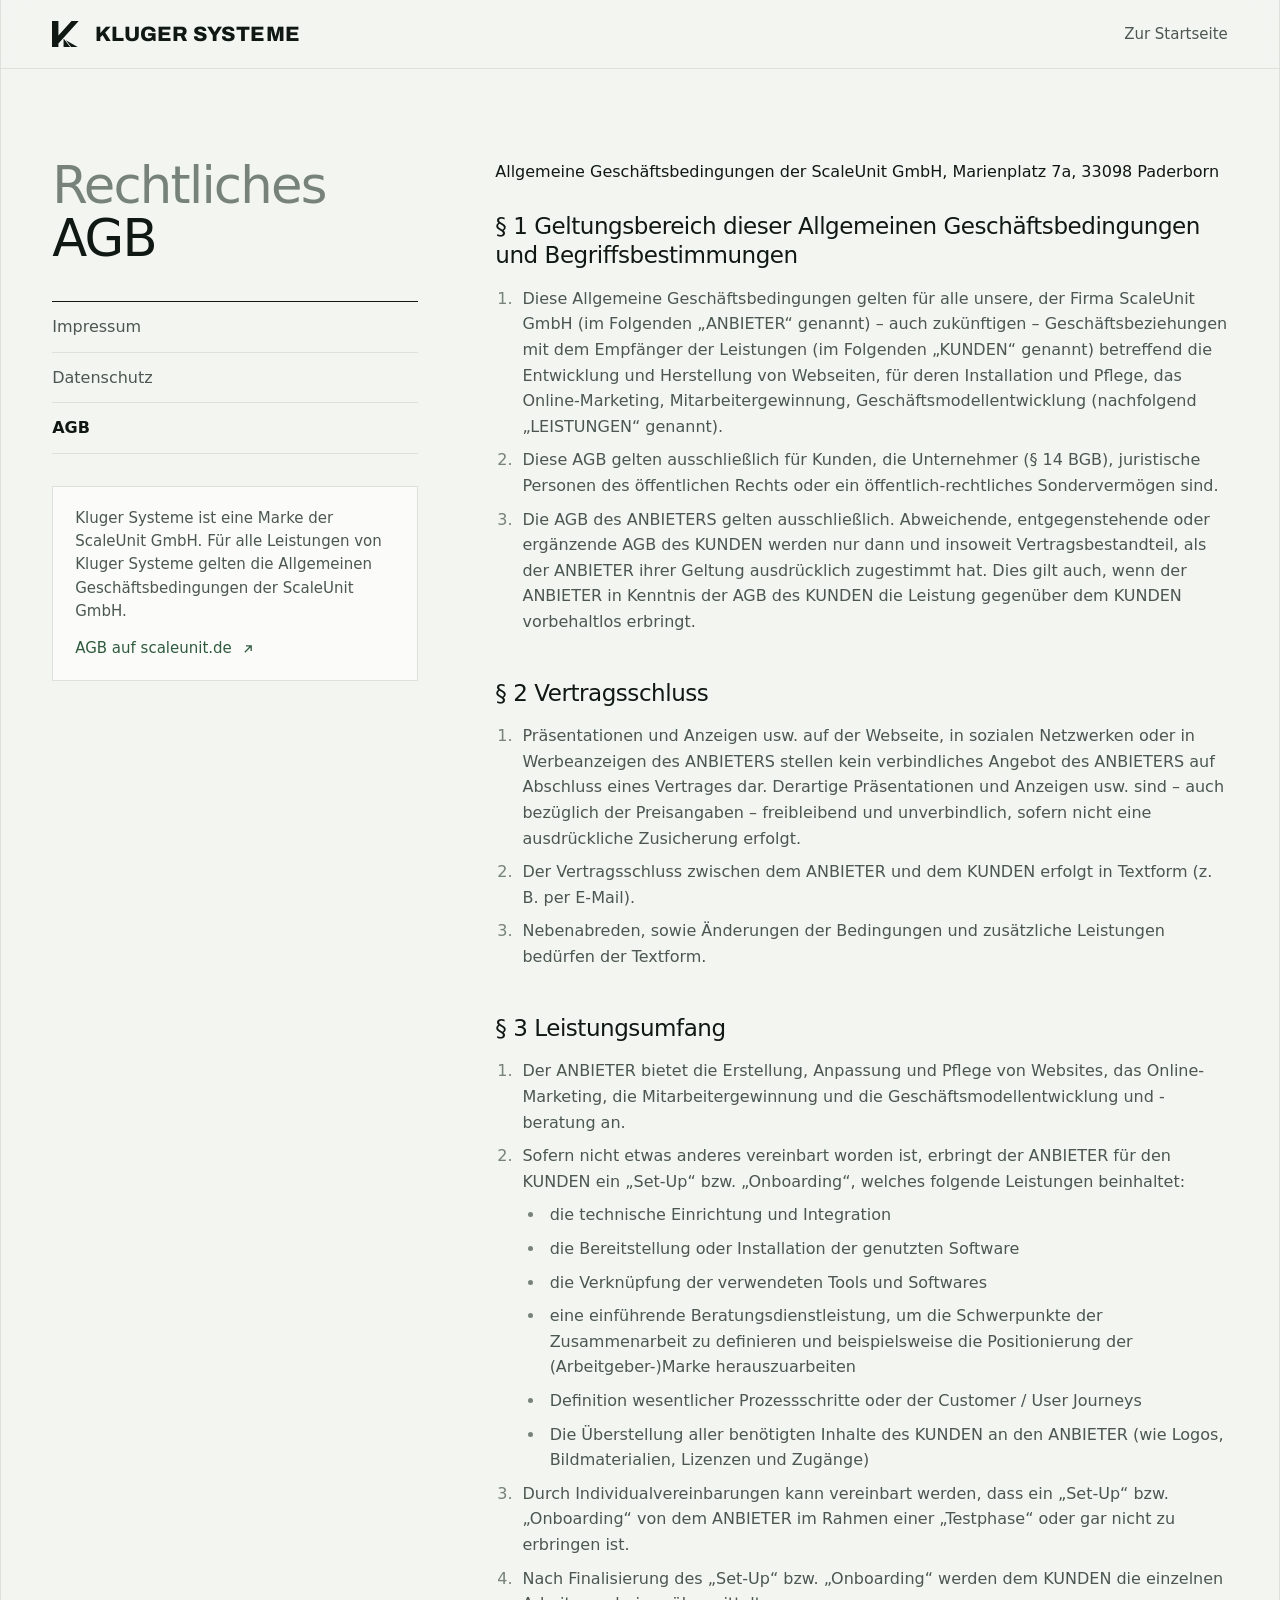
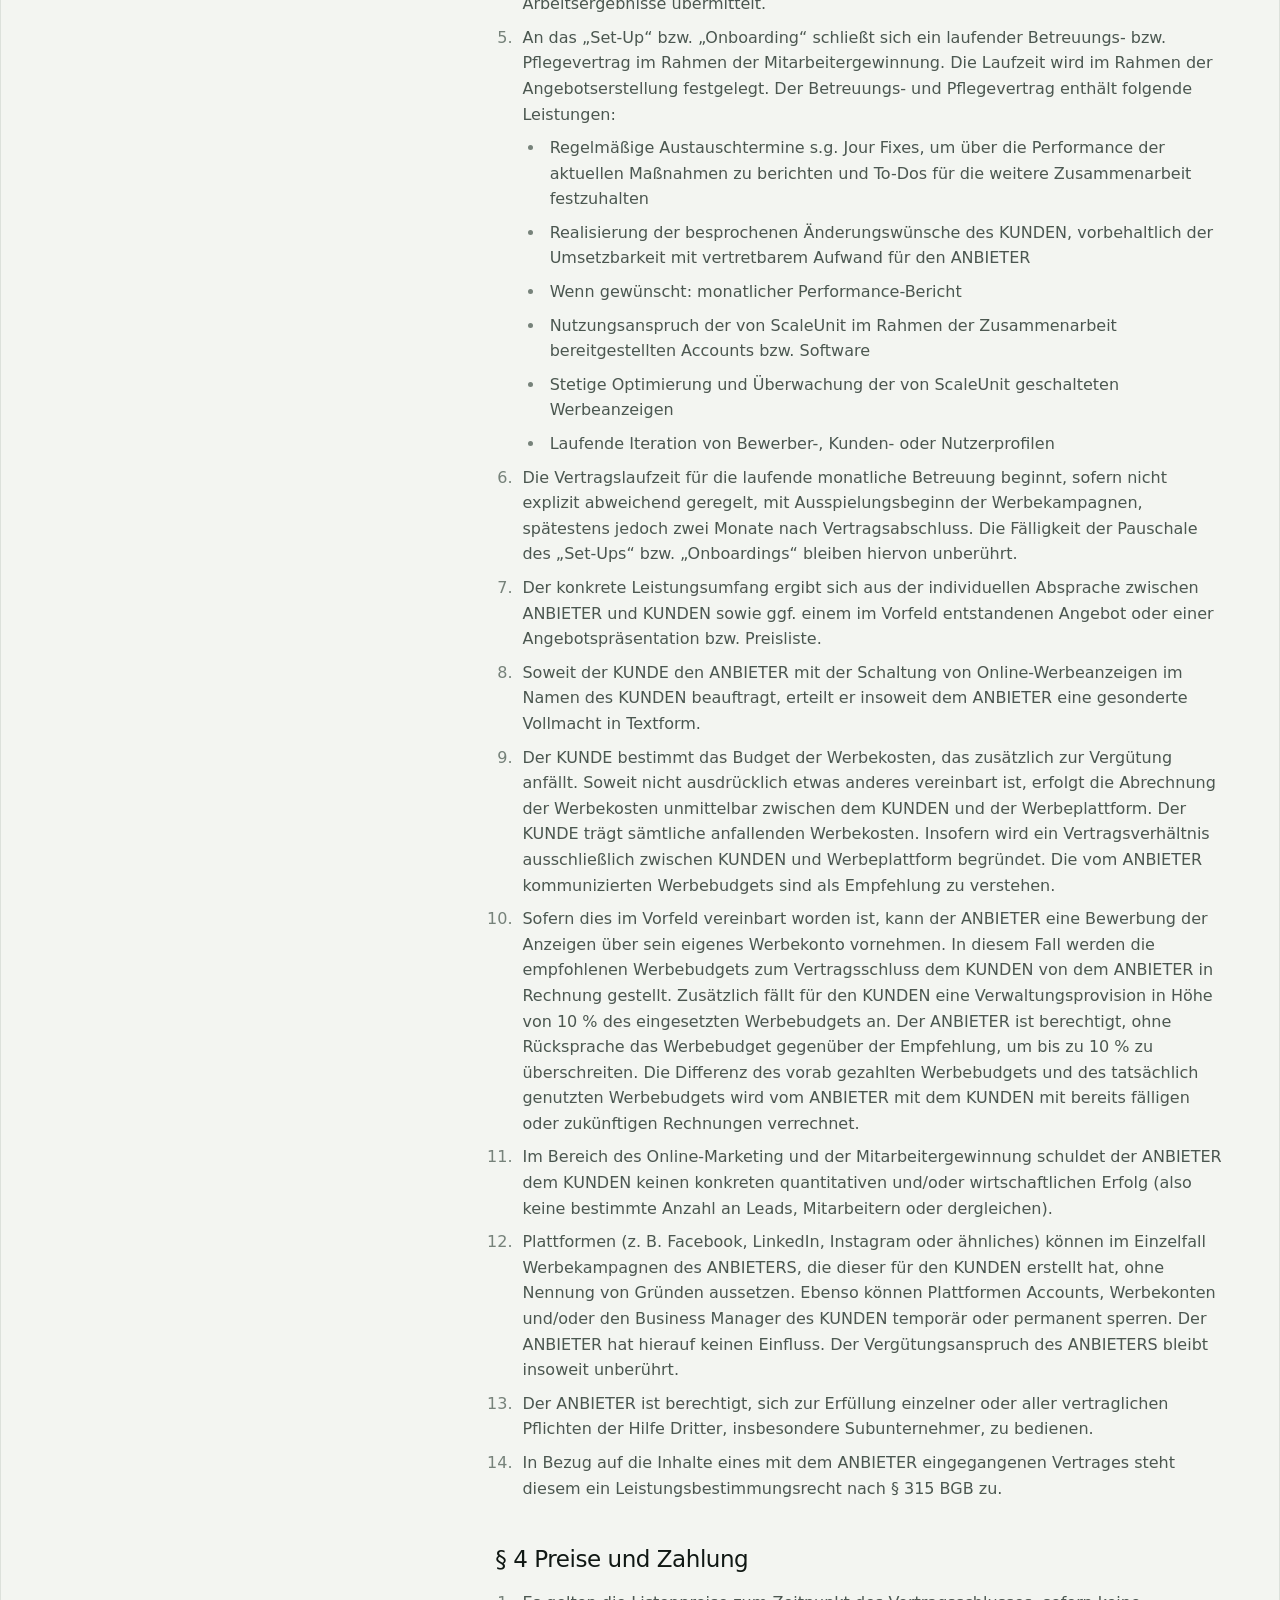
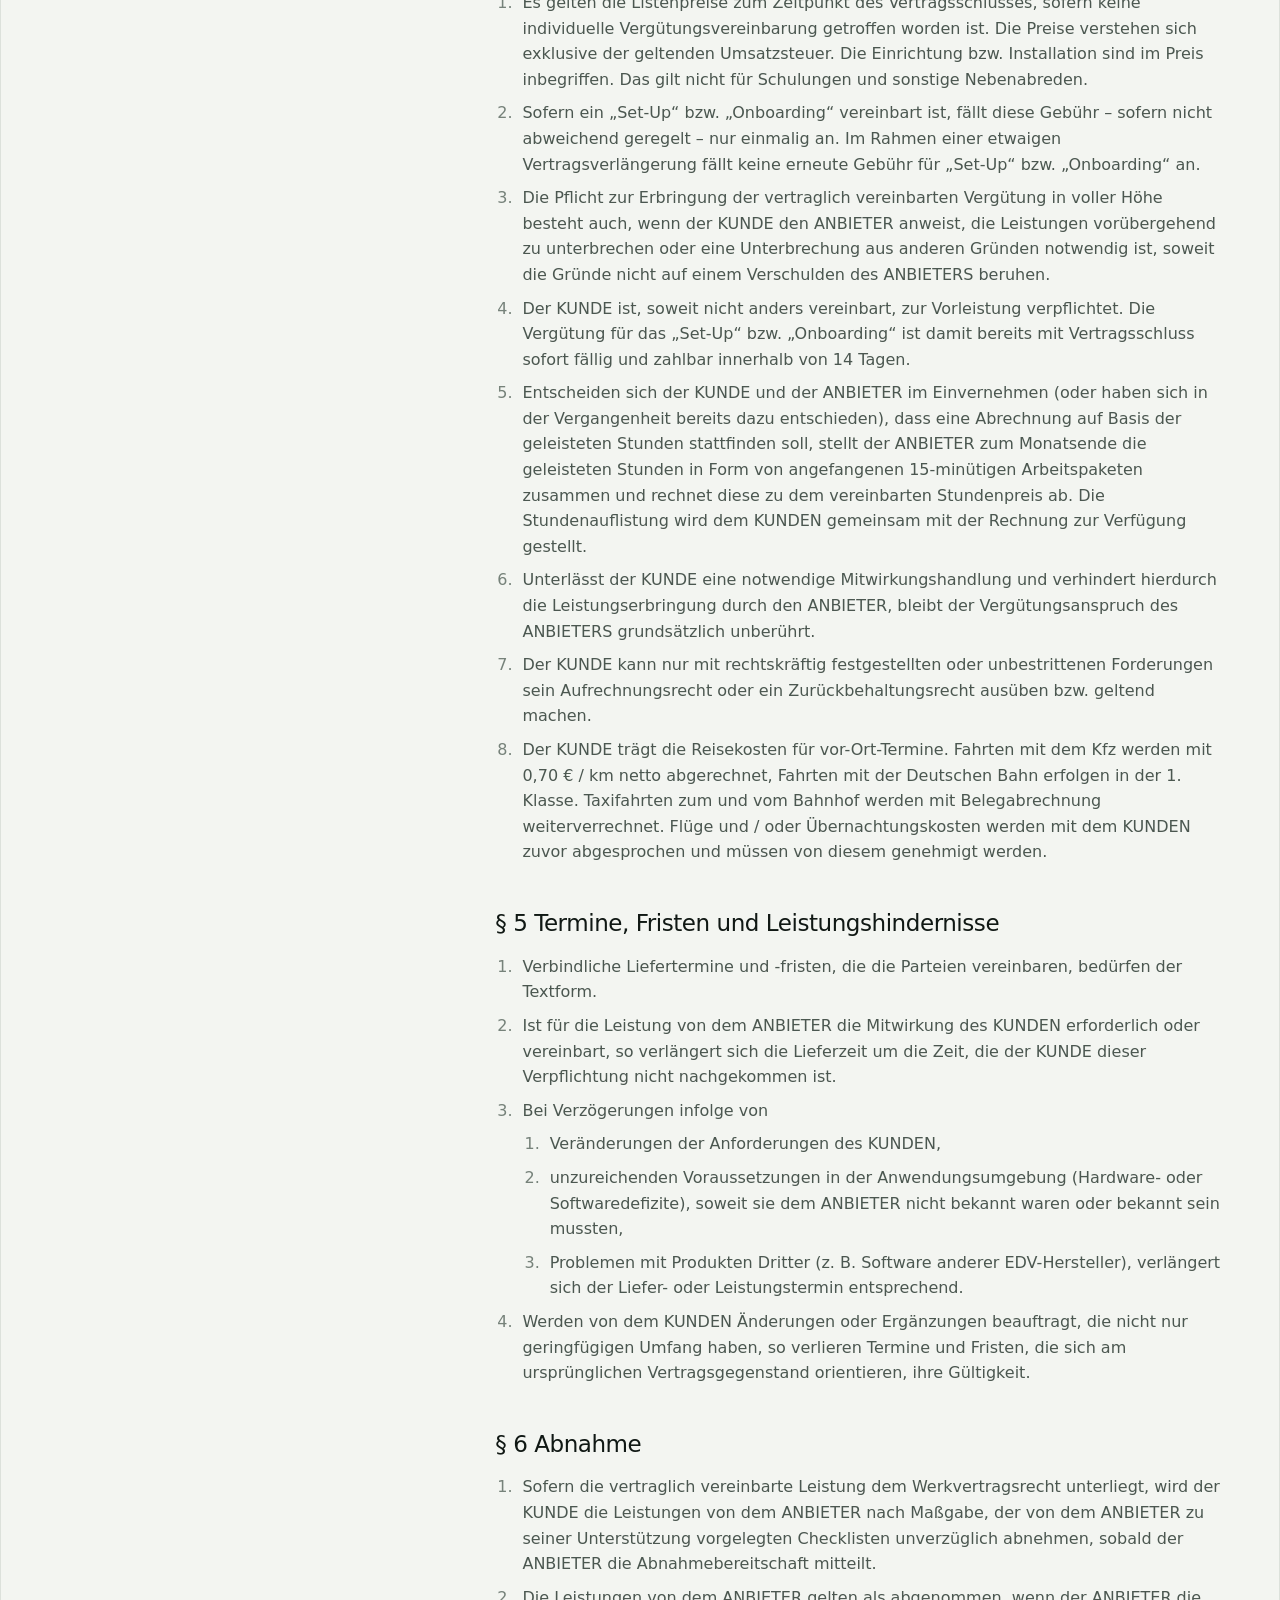
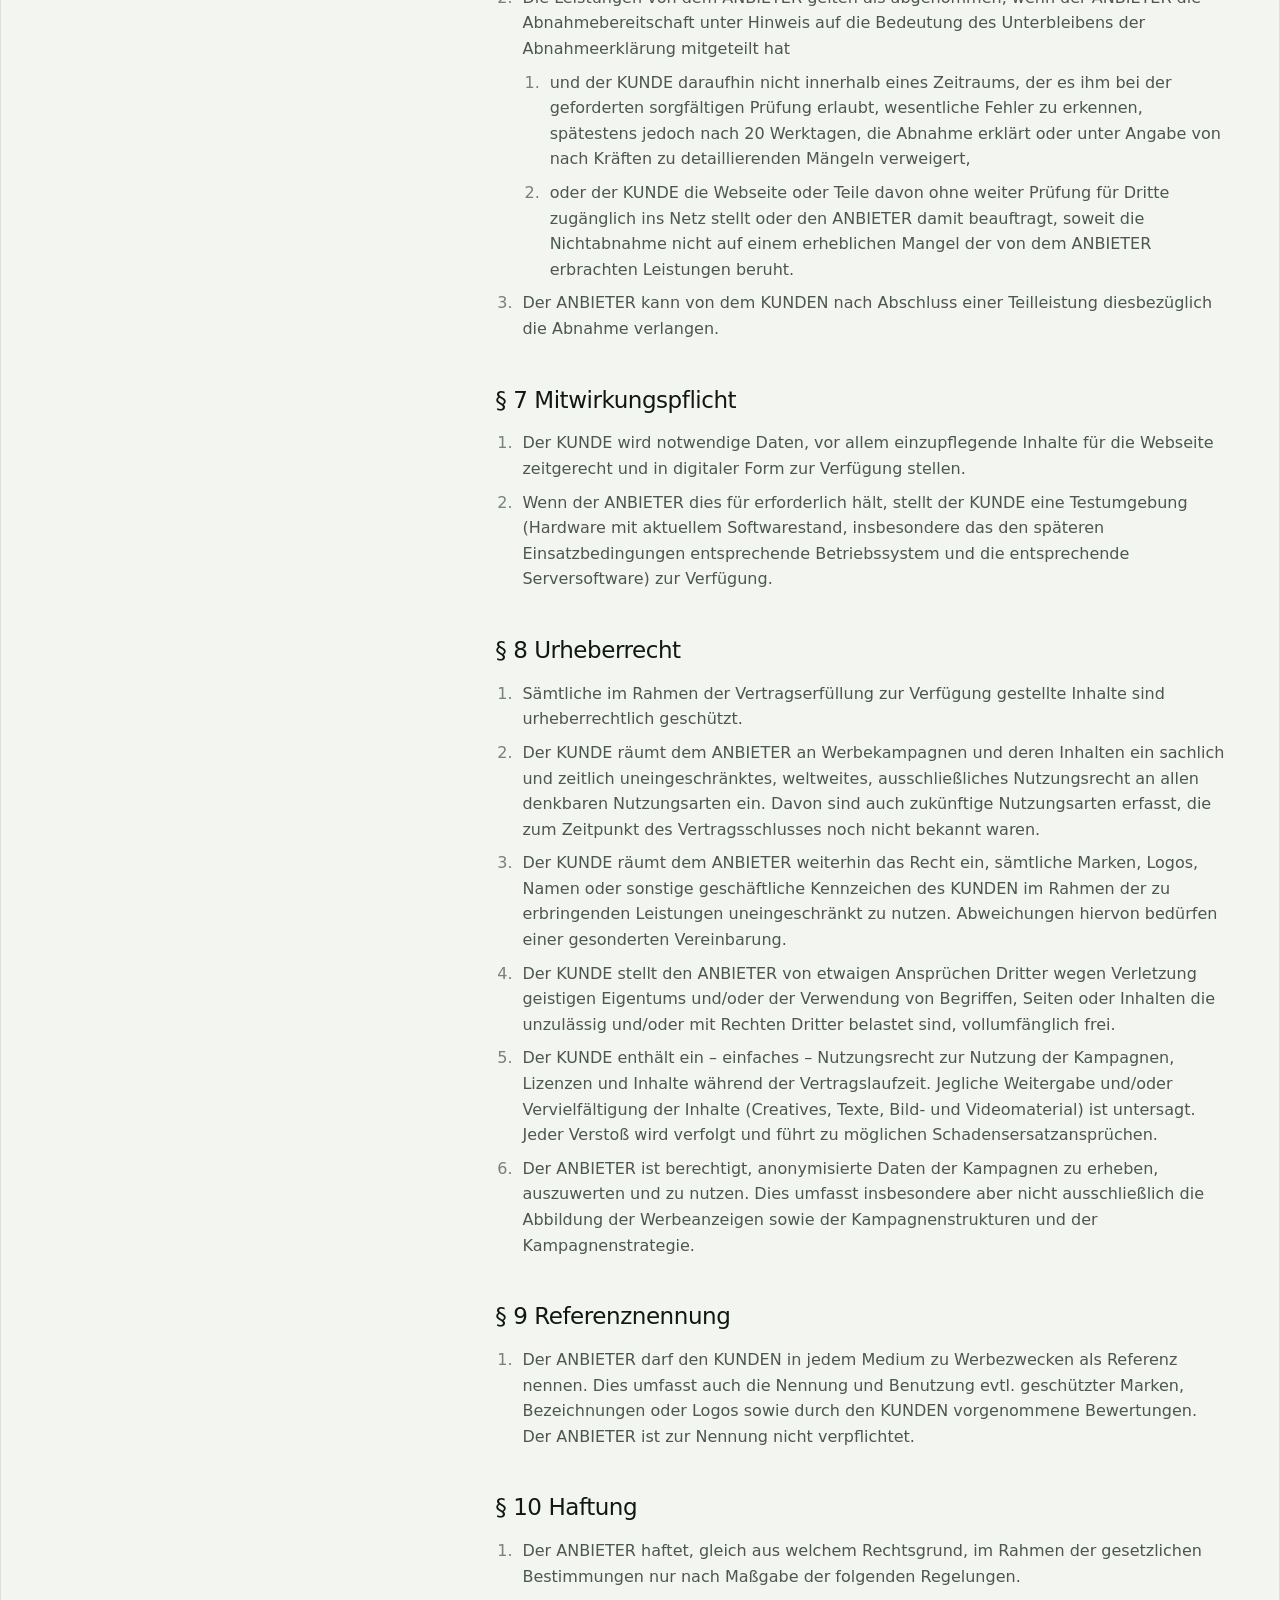
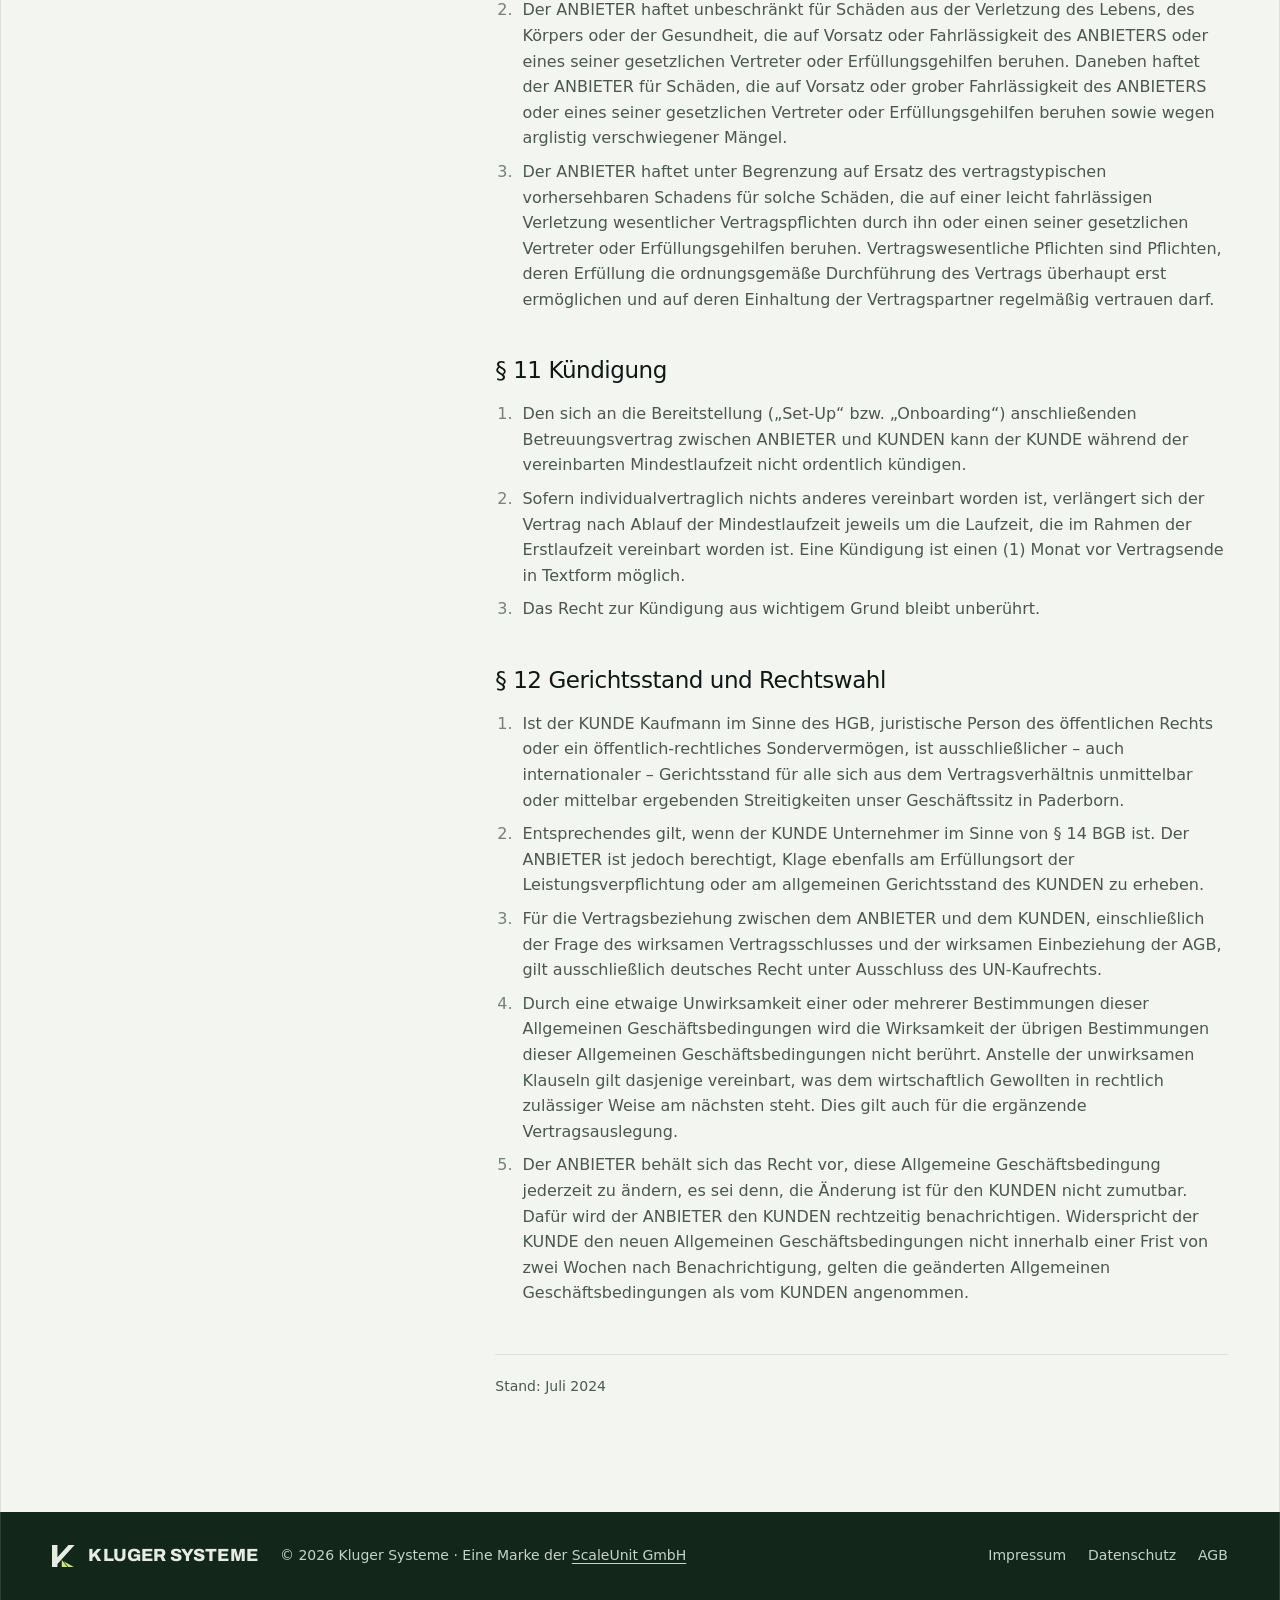
==== agb.html @ 3fb18c3f "Website Kluger Systeme Co-Authored-By: Claude Opus 5.5 <noreply@anthropic.com>" ====
<!doctype html>
<html lang="de">
<head>
<meta charset="utf-8">
<meta name="viewport" content="width=device-width, initial-scale=1">
<title>Allgemeine Geschäftsbedingungen · Kluger Systeme</title>
<meta name="description" content="Allgemeine Geschäftsbedingungen der ScaleUnit GmbH, die für Leistungen von Kluger Systeme gelten.">
<link rel="canonical" href="https://kluger-systeme.de/agb.html">
<meta name="robots" content="noindex, follow">
<meta name="theme-color" content="#F3F5F1">
<link rel="preload" href="assets/fonts/Geist-Variable.woff2" as="font" type="font/woff2" crossorigin>
<style>
@font-face {
  font-family: "Archivo";
  src: url("assets/fonts/Archivo-Variable.woff2") format("woff2");
  font-weight: 100 900;
  font-stretch: 62% 125%;
  font-style: normal;
  font-display: swap;
}

@font-face {
  font-family: "Geist";
  src: url("assets/fonts/Geist-Variable.woff2") format("woff2");
  font-weight: 100 900;
  font-style: normal;
  font-display: swap;
}

:root {
  --fog: #F3F5F1;
  --fog-2: #E8ECE6;
  --paper: #FBFCFA;
  --line: #DCE1DB;
  --line-2: #C3CCC4;
  --ink: #101814;
  --ink-2: #4B5750;
  --mist: #76827A;
  --moss: #2F5A3E;
  --forest: #12261A;
  --forest-2: #1A3324;
  --forest-line: rgba(199, 211, 201, .14);
  --lime: #CAE581;
  --lichen: #CAE581;
  --lichen-h: #D8EE9C;
  --on-forest: #C7D3C9;
  --on-forest-2: #8FA394;

  --font: "Geist", ui-sans-serif, system-ui, -apple-system, "Segoe UI", sans-serif;
  --pad-x: clamp(20px, 4vw, 64px);
  --pad-y: clamp(72px, 9vw, 136px);
  --max: 1360px;
  --ease: cubic-bezier(.16, 1, .3, 1);
  --frame: var(--line);
}

*, *::before, *::after { box-sizing: border-box; }

html { -webkit-text-size-adjust: 100%; scroll-behavior: smooth; scroll-padding-top: 80px; }
@media (prefers-reduced-motion: reduce) { html { scroll-behavior: auto; } }

body {
  margin: 0;
  background: var(--fog);
  color: var(--ink);
  font-family: var(--font);
  font-size: 17px;
  line-height: 1.6;
  font-weight: 400;
  -webkit-font-smoothing: antialiased;
  text-rendering: optimizeLegibility;
  font-feature-settings: "ss01" 1;
}

::selection { background: var(--lichen); color: var(--forest); }

html { scrollbar-color: var(--line-2) var(--fog); }

img { display: block; max-width: 100%; height: auto; }
h1, h2, h3, p, ul, ol, dl, dd, figure { margin: 0; }
ul, ol { padding: 0; list-style: none; }

a { color: inherit; text-decoration-thickness: 1px; text-underline-offset: .22em; }
a:focus-visible, button:focus-visible, summary:focus-visible {
  outline: 2px solid var(--moss);
  outline-offset: 3px;
}

.sr { position: absolute; width: 1px; height: 1px; overflow: hidden; clip: rect(0 0 0 0); white-space: nowrap; }

.skip {
  position: absolute; left: 12px; top: -60px; z-index: 100;
  background: var(--ink); color: var(--paper);
  padding: 10px 16px; font-weight: 500; text-decoration: none;
}
.skip:focus { top: 12px; }

/* ---------- frame ---------- */

.wrap {
  max-width: var(--max);
  margin: 0 auto;
  padding-inline: var(--pad-x);
  border-inline: 1px solid var(--frame);
}
.wrap--flush { padding-inline: clamp(12px, 2vw, 28px); }

section { position: relative; }

/* ---------- type ---------- */

.duo {
  font-weight: 300;
  font-size: clamp(34px, 4vw, 58px);
  line-height: 1.04;
  letter-spacing: -0.034em;
  text-wrap: balance;
}
.duo span { display: block; }
.duo__a { color: var(--mist); }
.duo__b { color: var(--ink); }
.duo--dark .duo__a { color: var(--on-forest-2); }
.duo--dark .duo__b { color: #F3F5F1; }
.duo--photo .duo__a { color: rgba(243, 245, 241, .78); }
.duo--photo .duo__b { color: #fff; }

/* ---------- buttons ---------- */

.btn {
  display: inline-flex;
  align-items: center;
  gap: 18px;
  min-height: 52px;
  padding: 6px 6px 6px 20px;
  font: 500 15.5px/1.2 var(--font);
  letter-spacing: -0.005em;
  text-decoration: none;
  border: 1px solid transparent;
  transition: background-color .3s var(--ease), border-color .3s var(--ease), color .3s var(--ease);
}
.btn__tile {
  display: grid;
  place-items: center;
  width: 40px; height: 40px;
  flex: none;
  overflow: hidden;
  transition: background-color .3s var(--ease);
}
.btn__tile svg {
  width: 18px; height: 18px;
  fill: none; stroke: currentColor; stroke-width: 1.6; stroke-linecap: square;
  transition: transform .45s var(--ease);
}
.btn:hover .btn__tile svg { animation: arrow-out .55s var(--ease); }
@keyframes arrow-out {
  0% { transform: translate(0, 0); }
  45% { transform: translate(140%, -140%); }
  46% { transform: translate(-140%, 140%); }
  100% { transform: translate(0, 0); }
}

.btn--ink { background: var(--ink); color: var(--paper); }
.btn--ink .btn__tile { background: var(--lichen); color: var(--forest); }
.btn--ink:hover { background: var(--forest-2); }
.btn--ink:hover .btn__tile { background: var(--lichen-h); }

.btn--small { min-height: 42px; padding: 4px 4px 4px 14px; gap: 12px; font-size: 14.5px; }
.btn--small .btn__tile { width: 32px; height: 32px; }
.btn--small .btn__tile svg { width: 16px; height: 16px; }

.btn--line-dark {
  color: #F3F5F1;
  border-color: rgba(199, 211, 201, .32);
  background: transparent;
}
.btn--line-dark .btn__tile { border: 1px solid rgba(199, 211, 201, .32); color: var(--lichen); }
.btn--line-dark:hover { border-color: var(--lichen); background: rgba(202, 229, 129, .08); }
.btn--line-dark:hover .btn__tile { background: var(--lichen); color: var(--forest); border-color: var(--lichen); }
.btn--line-dark:focus-visible { outline-color: var(--lichen); }

/* ---------- header ---------- */

.top {
  position: sticky; top: 0; z-index: 50;
  background: rgba(243, 245, 241, .86);
  -webkit-backdrop-filter: saturate(1.2) blur(14px);
  backdrop-filter: saturate(1.2) blur(14px);
  border-bottom: 1px solid var(--line);
  transition: box-shadow .3s var(--ease);
}
.top.is-scrolled { box-shadow: 0 10px 24px -20px rgba(16, 24, 20, .5); }
.top__in {
  max-width: var(--max);
  margin: 0 auto;
  height: 68px;
  padding-inline: var(--pad-x);
  border-inline: 1px solid var(--line);
  display: flex; align-items: center; gap: 28px;
}
.brand {
  --k: 26px;
  display: inline-flex; align-items: center;
  gap: calc(var(--k) * .62);
  color: var(--ink);
  text-decoration: none; margin-right: auto;
}
.brand__k { height: var(--k); width: auto; aspect-ratio: 334 / 324; flex: none; display: block; }
.brand__ink { fill: currentColor; }
.brand__lime { fill: currentColor; }
.brand__word {
  font-family: "Archivo", var(--font);
  font-weight: 800;
  font-variation-settings: "wdth" 100;
  font-stretch: 100%;
  text-transform: uppercase;
  font-size: calc(var(--k) * .8);
  letter-spacing: .01em;
  line-height: 1;
  white-space: nowrap;
}

.nav { display: flex; gap: 26px; }
.nav a {
  font-size: 14.5px; font-weight: 500; color: var(--ink-2);
  text-decoration: none; padding: 6px 0;
  background: linear-gradient(var(--ink), var(--ink)) no-repeat 0 100% / 0 1px;
  transition: color .25s var(--ease), background-size .35s var(--ease);
}
.nav a:hover { color: var(--ink); background-size: 100% 1px; }

.nav__book { display: none; }

.menu {
  display: none;
  width: 42px; height: 42px;
  border: 1px solid var(--line-2); background: var(--paper);
  color: var(--ink); cursor: pointer;
  place-items: center;
}
.menu svg { width: 18px; height: 18px; fill: none; stroke: currentColor; stroke-width: 1.6; }

/* ---------- hero ---------- */

.hero__copy {
  text-align: center;
  padding-top: clamp(48px, 6.4vh, 88px);
  padding-bottom: clamp(36px, 4.4vh, 60px);
}
.hero h1.duo {
  font-size: clamp(38px, 5.2vw, 80px);
  line-height: 1.03;
  letter-spacing: -0.04em;
  max-width: 22ch;
  margin: 0 auto;
}
.hero h1.duo span { display: block; }
.hero__lead {
  max-width: 56ch;
  margin: 28px auto 0;
  font-size: clamp(17px, 1.3vw, 19px);
  color: var(--ink-2);
  text-wrap: pretty;
}
.hero__act {
  margin-top: 36px;
  display: flex; flex-wrap: wrap; align-items: center; justify-content: center;
  gap: 16px 28px;
}

/* load: fog lifts off the copy */
.js .hero__copy > * { opacity: 0; filter: blur(10px); transform: translateY(14px); }
.js .is-ready .hero__copy > * {
  opacity: 1; filter: blur(0); transform: none;
  transition: opacity 1.1s var(--ease), filter 1.3s var(--ease), transform 1.2s var(--ease);
}
.js .is-ready .hero__copy > :nth-child(2) { transition-delay: .14s; }
.js .is-ready .hero__copy > :nth-child(3) { transition-delay: .26s; }

/* the landscape panel */
.scape {
  position: relative;
  height: clamp(420px, 64vh, 720px);
  overflow: hidden;
  background: #C9D0C6;
  border: 1px solid var(--line);
}
.scape__img {
  position: absolute; inset: -8% 0 auto;
  width: 100%; height: 116%;
  object-fit: cover; object-position: 50% 78%;
  will-change: transform;
}
.scape__frost, .scape__mark {
  position: absolute;
  left: 50%; top: 50%;
  width: min(54vw, 118%, 700px);
  aspect-ratio: 1;
  translate: -50% -50%;
}
.scape__frost {
  -webkit-backdrop-filter: blur(16px) saturate(1.15) brightness(1.06);
  backdrop-filter: blur(16px) saturate(1.15) brightness(1.06);
  background: rgba(243, 245, 241, .12);
  -webkit-mask: url("data:image/svg+xml,%3Csvg xmlns='http://www.w3.org/2000/svg' viewBox='0 0 32 32'%3E%3Cpath d='M15.2 3.6c6.9-.6 12.9 4.1 13.3 11.2.4 7.4-4.6 13.4-12.2 13.6-7.1.2-12.2-4.9-12.5-11.6C3.5 10.1 8.4 4.2 15.2 3.6Z'/%3E%3C/svg%3E") center / contain no-repeat;
  mask: url("data:image/svg+xml,%3Csvg xmlns='http://www.w3.org/2000/svg' viewBox='0 0 32 32'%3E%3Cpath d='M15.2 3.6c6.9-.6 12.9 4.1 13.3 11.2.4 7.4-4.6 13.4-12.2 13.6-7.1.2-12.2-4.9-12.5-11.6C3.5 10.1 8.4 4.2 15.2 3.6Z'/%3E%3C/svg%3E") center / contain no-repeat;
}
.scape__mark { fill: none; stroke: rgba(255, 255, 255, .7); stroke-width: .07; }
.scape__mark path:nth-child(3) { stroke: rgba(255, 255, 255, .9); }

.js .scape__frost, .js .scape__mark { opacity: 0; scale: .94; }
.js .is-ready .scape__frost, .js .is-ready .scape__mark {
  opacity: 1; scale: 1;
  transition: opacity 1.6s var(--ease) .5s, scale 2.2s var(--ease) .5s;
}

.scape__lines { position: absolute; inset: 0; width: 100%; height: 100%; pointer-events: none; }

.pins { position: absolute; inset: 0; pointer-events: none; }
.pin { position: absolute; left: var(--x); top: var(--y); pointer-events: auto; }
.pin--a { --x: 5%; --y: 16%; }
.pin--b { --x: 74%; --y: 38%; }
.pin--c { --x: 13%; --y: 74%; }
.pin a {
  display: inline-flex; align-items: center; gap: 10px;
  padding: 8px 12px 8px 10px;
  background: rgba(251, 252, 250, .92);
  -webkit-backdrop-filter: blur(8px);
  backdrop-filter: blur(8px);
  border: 1px solid rgba(255, 255, 255, .7);
  font-size: 13.5px; font-weight: 500; color: var(--ink);
  text-decoration: none; white-space: nowrap;
  box-shadow: 0 10px 24px -16px rgba(16, 24, 20, .55);
  transition: background-color .3s var(--ease), transform .4s var(--ease);
}
.pin a:hover { background: #fff; transform: translateY(-2px); }
.pin i { position: relative; width: 8px; height: 8px; background: var(--moss); flex: none; }
.pin i::after {
  content: ""; position: absolute; inset: -5px;
  border: 1px solid var(--moss);
  animation: pulse 2.8s var(--ease) infinite;
}
.pin--b i::after { animation-delay: .9s; }
.pin--c i::after { animation-delay: 1.8s; }
@keyframes pulse { 0% { opacity: .9; transform: scale(.6); } 80%, 100% { opacity: 0; transform: scale(1.7); } }

.js .pin { opacity: 0; transform: translateY(8px); }
.js .is-ready .pin { opacity: 1; transform: none; transition: opacity .9s var(--ease) 1.3s, transform .9s var(--ease) 1.3s; }
.js .is-ready .pin--b { transition-delay: 1.45s; }
.js .is-ready .pin--c { transition-delay: 1.6s; }

/* ---------- week ---------- */

.week .wrap { padding-top: var(--pad-y); }
.week__grid {
  display: grid;
  grid-template-columns: minmax(0, 7fr) minmax(0, 5fr);
  gap: clamp(40px, 6vw, 112px);
  align-items: end;
  padding-bottom: var(--pad-y);
}
.lit {
  font-weight: 300;
  font-size: clamp(30px, 3.3vw, 50px);
  line-height: 1.12;
  letter-spacing: -0.03em;
  color: var(--ink);
}
.js .lit .w { color: #A7B1AA; transition: color .5s var(--ease); }
.js .lit .w.on { color: var(--ink); }

.week__cap { font-size: 14px; font-weight: 500; color: var(--ink-2); margin-bottom: 14px; }
.week__log ul { border-top: 1px solid var(--ink); }
.week__log li {
  display: flex; justify-content: space-between; gap: 20px; align-items: baseline;
  padding: 15px 0;
  border-bottom: 1px solid var(--line);
  font-size: 16px;
}
.week__log em { font-style: normal; font-size: 13.5px; color: var(--ink-2); font-weight: 500; white-space: nowrap; }

/* ---------- fields (forest) ---------- */

.fields {
  --frame: var(--forest-line);
  background: var(--forest);
  color: var(--on-forest);
  overflow: hidden;
}
.fields__net {
  position: absolute; inset: 0; width: 100%; height: 100%;
  -webkit-mask-image: linear-gradient(180deg, #000 0, #000 22%, rgba(0,0,0,.22) 36%, rgba(0,0,0,.22) 88%, #000 100%);
  mask-image: linear-gradient(180deg, #000 0, #000 22%, rgba(0,0,0,.22) 36%, rgba(0,0,0,.22) 88%, #000 100%);
}
.fields .wrap { position: relative; padding-top: var(--pad-y); padding-bottom: calc(var(--pad-y) * .55); }
.fields__head {
  display: grid;
  grid-template-columns: minmax(0, 7fr) minmax(0, 4fr);
  gap: 24px 64px;
  align-items: end;
  margin-bottom: clamp(48px, 6vw, 88px);
}
.fields__head p { color: var(--on-forest); max-width: 40ch; }

.fields__grid {
  display: grid;
  grid-template-columns: repeat(3, minmax(0, 1fr));
  grid-template-rows: repeat(7, auto);
  border-top: 1px solid var(--forest-line);
  border-bottom: 1px solid var(--forest-line);
  margin-inline: calc(var(--pad-x) * -1);
}
.field {
  display: grid;
  grid-row: span 7;
  grid-template-rows: subgrid;
  align-content: start;
  padding: clamp(28px, 3vw, 44px) var(--pad-x) clamp(32px, 3vw, 44px);
  border-left: 1px solid var(--forest-line);
  transition: background-color .5s var(--ease);
}
.field:first-child { border-left: 0; }
.field:hover { background: rgba(26, 51, 36, .55); }

.field__glyph {
  width: 64px; height: 64px;
  fill: none; stroke: var(--on-forest-2); stroke-width: 1.2;
  margin-bottom: 28px;
}
.field__glyph path:nth-child(3) { stroke: var(--lichen); }
.field__glyph path { transition: transform .8s var(--ease); transform-origin: 50% 50%; }
.field:hover .field__glyph path:nth-child(2) { transform: scale(1.06); }
.field:hover .field__glyph path:nth-child(3) { transform: scale(1.14); }

.field h3 {
  font-size: clamp(22px, 1.8vw, 27px);
  font-weight: 500;
  line-height: 1.15;
  letter-spacing: -0.022em;
  color: #F3F5F1;
  text-wrap: balance;
}
.field__claim { margin-top: 8px; color: var(--lichen); font-weight: 500; font-size: 16px; }
.field__text { margin-top: 18px; font-size: 16px; color: var(--on-forest); }
.checks { margin-top: 22px; border-top: 1px solid var(--forest-line); }
.checks li {
  position: relative;
  padding: 11px 0 11px 28px;
  border-bottom: 1px solid var(--forest-line);
  font-size: 15px; color: #E3E9E4;
}
.checks li::before {
  content: "";
  position: absolute; left: 2px; top: 17px;
  width: 11px; height: 6px;
  border-left: 1.6px solid var(--lichen);
  border-bottom: 1.6px solid var(--lichen);
  transform: rotate(-45deg);
}
.field__for { margin-top: 18px; font-size: 14px; color: var(--on-forest-2); font-weight: 500; }
.field .btn { margin-top: 20px; justify-self: start; max-width: 100%; }
.field .btn span:first-child { white-space: normal; }

/* ---------- materials ---------- */

.matter { border-bottom: 1px solid var(--line); }
.matter__grid {
  display: grid;
  grid-template-columns: minmax(0, 4fr) minmax(0, 7fr);
  gap: clamp(40px, 6vw, 96px);
  padding-block: var(--pad-y);
}
.matter__head p { margin-top: 24px; color: var(--ink-2); max-width: 44ch; }
.matter__list {
  display: grid;
  grid-template-columns: repeat(4, minmax(0, 1fr));
  border-top: 1px solid var(--line);
  border-left: 1px solid var(--line);
  align-self: start;
}
.matter__list li {
  border-right: 1px solid var(--line);
  border-bottom: 1px solid var(--line);
  padding: 22px 18px 24px;
  min-height: 132px;
  display: flex; flex-direction: column; justify-content: flex-start; gap: 10px;
  background: transparent;
  transition: background-color .4s var(--ease);
}
.matter__list li:hover { background: var(--paper); }
.matter__list b { font-weight: 500; font-size: 17px; letter-spacing: -0.015em; line-height: 1.2; hyphens: manual; }
.matter__list span { font-size: 14px; color: var(--ink-2); line-height: 1.4; }

/* ---------- photo band ---------- */

.band {
  min-height: clamp(460px, 82vh, 860px);
  overflow: hidden;
  display: flex; align-items: flex-end;
  --frame: transparent;
  background: #39463c;
}
.band__img {
  position: absolute; inset: -10% 0 auto;
  width: 100%; height: 120%;
  object-fit: cover;
  will-change: transform;
}
.band::after {
  content: ""; position: absolute; inset: 0;
  background: linear-gradient(180deg, rgba(10, 22, 15, 0) 30%, rgba(10, 22, 15, .42) 62%, rgba(10, 22, 15, .74) 100%);
}
.band__copy {
  position: relative; z-index: 1;
  width: 100%;
  padding-top: 120px;
  padding-bottom: clamp(48px, 6vw, 88px);
  display: grid;
  grid-template-columns: minmax(0, 7fr) minmax(0, 4fr);
  gap: 24px 64px;
  align-items: end;
}
.band__copy .duo { font-size: clamp(38px, 5vw, 76px); }
.band__copy p { color: rgba(255, 255, 255, .9); max-width: 40ch; }

/* ---------- steps ---------- */

.steps .wrap { padding-block: var(--pad-y); }
.steps__track { position: relative; margin-top: clamp(48px, 6vw, 80px); }
.steps__line { display: block; width: 100%; height: 120px; overflow: visible; }
.steps__line path { fill: none; vector-effect: non-scaling-stroke; }
.steps__ghost { stroke: var(--line-2); stroke-width: 1; stroke-dasharray: 3 5; }
.steps__ink { stroke: var(--moss); stroke-width: 1.6; }
.steps__line .steps__ink { vector-effect: none; }
.steps__list {
  display: grid;
  grid-template-columns: repeat(4, minmax(0, 1fr));
  border-top: 1px solid var(--line);
  margin-top: 24px;
}
.steps__list li { padding: 26px 24px 0 0; position: relative; }
.steps__list i {
  position: absolute;
  left: 7px;
  top: var(--dot-top, -84px);
  width: 13px; height: 13px;
  translate: -50% -50%;
  background: var(--fog);
  border: 1.5px solid var(--line-2);
  transition: background-color .4s var(--ease), border-color .4s var(--ease), box-shadow .4s var(--ease);
}
.steps__list li.on i { background: var(--moss); border-color: var(--moss); box-shadow: 0 0 0 6px rgba(47, 90, 62, .12); }
.steps__list h3 { font-size: 21px; font-weight: 500; letter-spacing: -0.02em; line-height: 1.2; }
.steps__list p { margin-top: 10px; color: var(--ink-2); font-size: 16px; max-width: 30ch; }
.steps__list li { transition: opacity .5s var(--ease); }
.js .steps__list li { opacity: .45; }
.js .steps__list li.on { opacity: 1; }

/* ---------- about ---------- */

.about { border-top: 1px solid var(--line); }
.about__grid {
  display: grid;
  grid-template-columns: minmax(0, 4fr) minmax(0, 7fr);
  gap: clamp(40px, 6vw, 112px);
  padding-block: var(--pad-y);
  align-items: start;
}
.about__photo img { width: 100%; aspect-ratio: 4 / 5; object-fit: cover; object-position: 50% 20%; }
.about__photo figcaption { margin-top: 14px; font-size: 14px; color: var(--ink-2); }
.about__photo strong { display: block; color: var(--ink); font-weight: 600; font-size: 15px; }
.about__text > p { margin-top: 22px; color: var(--ink-2); max-width: 62ch; }
.about__text .duo + p { margin-top: 32px; }

.facts { margin-top: 40px; border-top: 1px solid var(--ink); }
.facts div {
  display: grid; grid-template-columns: minmax(0, 1fr) minmax(0, 2fr);
  gap: 16px; padding: 13px 0;
  border-bottom: 1px solid var(--line);
  font-size: 15.5px;
}
.facts dt { color: var(--ink-2); }
.facts dd { font-weight: 500; }

/* ---------- faq ---------- */

.faq { border-top: 1px solid var(--line); }
.faq__grid {
  display: grid;
  grid-template-columns: minmax(0, 4fr) minmax(0, 7fr);
  gap: clamp(40px, 6vw, 112px);
  padding-block: var(--pad-y);
}
.faq__head p { margin-top: 24px; color: var(--ink-2); max-width: 36ch; }
.faq__list { border-top: 1px solid var(--ink); align-self: start; }
.faq details { border-bottom: 1px solid var(--line); }
.faq summary {
  list-style: none; cursor: pointer;
  display: flex; justify-content: space-between; gap: 24px; align-items: center;
  padding: 20px 0;
  font-size: 18px; font-weight: 500; letter-spacing: -0.012em;
  transition: color .25s var(--ease);
}
.faq summary::-webkit-details-marker { display: none; }
.faq summary::after {
  content: ""; flex: none;
  width: 16px; height: 16px;
  background:
    linear-gradient(currentColor, currentColor) center / 16px 1.5px no-repeat,
    linear-gradient(currentColor, currentColor) center / 1.5px 16px no-repeat;
  transition: transform .4s var(--ease);
}
.faq details[open] summary::after { transform: rotate(45deg); }
.faq summary:hover { color: var(--moss); }
.faq details p { padding: 0 0 22px; color: var(--ink-2); max-width: 64ch; }

/* ---------- close ---------- */

.close {
  min-height: clamp(620px, 96vh, 980px);
  overflow: hidden;
  display: flex; align-items: flex-end;
  --frame: transparent;
  background: #7d8a92;
}
.close__img {
  position: absolute; inset: -10% 0 auto;
  width: 100%; height: 120%;
  object-fit: cover; object-position: 50% 40%;
  will-change: transform;
}
.close__wrap { position: relative; width: 100%; padding-top: 160px; padding-bottom: clamp(32px, 5vw, 72px); }
.close__panel {
  max-width: 600px;
  background: rgba(251, 252, 250, .94);
  -webkit-backdrop-filter: blur(10px);
  backdrop-filter: blur(10px);
  padding: clamp(28px, 3.4vw, 48px);
  box-shadow: 0 30px 60px -40px rgba(10, 22, 15, .6);
}
.close__panel > p:not(.close__note) { margin-top: 20px; color: var(--ink-2); }
.topics { display: flex; flex-wrap: wrap; gap: 8px; margin: 24px 0 28px; }
.topic {
  display: inline-block;
  padding: 9px 14px;
  border: 1px solid var(--line-2);
  font-size: 14.5px; font-weight: 500;
  text-decoration: none;
  transition: border-color .25s var(--ease), background-color .25s var(--ease);
}
.topic:hover { border-color: var(--moss); background: rgba(47, 90, 62, .07); }
.close__note { margin-top: 16px; font-size: 14px; color: var(--ink-2); }

/* ---------- footer ---------- */

.foot { background: var(--forest); color: var(--on-forest); --frame: var(--forest-line); }
.foot__row {
  display: flex; flex-wrap: wrap; align-items: center; justify-content: space-between;
  gap: 14px 32px;
  padding-block: 32px 36px;
  font-size: 14px;
}
.foot__brand { display: inline-flex; flex-wrap: wrap; align-items: center; gap: 10px 22px; }
.brand--foot { --k: 22px; color: #E7ECE3; margin: 0; }
.brand--foot .brand__lime { fill: var(--lime); }
.foot nav { display: flex; gap: 22px; }
.foot nav a { text-decoration: none; }
.foot nav a:hover { color: #fff; text-decoration: underline; }
.foot a:focus-visible { outline-color: var(--lichen); }

/* ---------- legal pages ---------- */

.top__back {
  font-size: 15px; font-weight: 500; text-decoration: none; color: var(--ink-2);
  padding: 8px 0;
}
.top__back:hover { color: var(--ink); text-decoration: underline; }
.top__back { white-space: nowrap; }
@media (max-width: 520px) { .top__pre { display: none; } }

.legal {
  display: grid;
  grid-template-columns: minmax(0, 4fr) minmax(0, 8fr);
  gap: clamp(40px, 6vw, 112px);
  padding-block: clamp(56px, 7vw, 104px) var(--pad-y);
  align-items: start;
}
.legal__side { position: sticky; top: 108px; }
.legal__title { font-size: clamp(36px, 4vw, 56px); }
.legal__tabs {
  margin-top: 36px;
  display: flex; flex-direction: column;
  border-top: 1px solid var(--ink);
}
.legal__tabs a {
  padding: 12px 0;
  border-bottom: 1px solid var(--line);
  text-decoration: none; color: var(--ink-2); font-size: 16px;
}
.legal__tabs a:hover { color: var(--ink); }
.legal__tabs a[aria-current="page"] { color: var(--ink); font-weight: 600; }
.legal__note {
  margin-top: 32px;
  padding: 20px 22px;
  background: var(--paper);
  border: 1px solid var(--line);
  font-size: 15px; line-height: 1.55; color: var(--ink-2);
}
.legal__src {
  margin-top: 14px;
  display: inline-flex; align-items: center; gap: 8px;
  font-weight: 500; color: var(--moss); text-decoration: none;
}
.legal__src:hover span { text-decoration: underline; }
.legal__src svg { width: 16px; height: 16px; fill: none; stroke: currentColor; stroke-width: 1.6; }

.legal__body { max-width: 72ch; font-size: 16px; color: var(--ink-2); }
.legal__body section + section { margin-top: 48px; padding-top: 40px; border-top: 1px solid var(--line); }
.legal__body h2 {
  font-size: clamp(21px, 1.8vw, 25px); font-weight: 500; letter-spacing: -0.02em; line-height: 1.25;
  color: var(--ink); margin: 0 0 16px;
}
.legal__body > h2 { margin-top: 44px; }
.legal__body > h2:first-of-type { margin-top: 28px; }
.legal__body h3, .legal__body h4, .legal__body h5 {
  font-size: 16.5px; font-weight: 600; line-height: 1.4; color: var(--ink); margin: 28px 0 8px;
}
.legal__body p + p { margin-top: 12px; }
.legal__body ol, .legal__body ul { margin: 10px 0 0; padding-left: 1.4em; list-style: decimal; }
.legal__body ul { list-style: disc; }
.legal__body li { padding-left: .3em; }
.legal__body li + li { margin-top: 8px; }
.legal__body li > ul, .legal__body li > ol { margin-top: 8px; }
.legal__body li::marker { color: var(--mist); }
.legal__body a { color: var(--moss); overflow-wrap: anywhere; }
.legal__lead { color: var(--ink); font-weight: 500; }
.legal__stand { margin-top: 48px; padding-top: 20px; border-top: 1px solid var(--line); font-size: 14px; color: var(--ink-2); }
.foot__brand a { color: inherit; }
.foot__brand a:hover { color: #fff; }

@media (max-width: 960px) {
  .legal { grid-template-columns: 1fr; gap: 40px; }
  .legal__side { position: static; }
  .legal__tabs { flex-direction: row; gap: 24px; border-bottom: 1px solid var(--line); }
  .legal__tabs a { border-bottom: 0; }
}

/* ---------- responsive ---------- */

@media (max-width: 1100px) {
  .nav { gap: 20px; }
  .fields__head, .band__copy { grid-template-columns: 1fr; }
  .matter__grid { grid-template-columns: 1fr; }
  .matter__head p { max-width: 60ch; }
}

@media (max-width: 960px) {
  .top__in { gap: 12px; }
  .menu { display: grid; }
  .nav {
    position: absolute; left: 0; right: 0; top: 100%;
    flex-direction: column; gap: 0;
    background: var(--paper);
    border-bottom: 1px solid var(--line);
    padding: 8px var(--pad-x) 16px;
    display: none;
  }
  .nav.is-open { display: flex; }
  .nav a { padding: 14px 0; border-bottom: 1px solid var(--line); font-size: 17px; background: none; }

  .week__grid { grid-template-columns: 1fr; align-items: start; }

  .fields__grid { grid-template-columns: 1fr; grid-template-rows: none; }
  .field { grid-row: auto; grid-template-rows: none; border-left: 0; border-top: 1px solid var(--forest-line); }
  .field:first-child { border-top: 0; }

  .steps__line { display: none; }
  .steps__list { grid-template-columns: 1fr; border-top: 0; margin-top: 0; padding-left: 36px; position: relative; }
  .steps__list::before { content: ""; position: absolute; left: 6px; top: 8px; bottom: 8px; width: 1px; background: var(--line-2); }
  .steps__list li { padding: 0 0 36px; }
  .steps__list li:last-child { padding-bottom: 0; }
  .steps__list i { left: -30px; top: 15px; }

  .about__grid, .faq__grid { grid-template-columns: 1fr; }
  .about__photo { max-width: 360px; }
}

@media (max-width: 720px) {
  .top .btn--small { display: none; }
  .nav .nav__book { display: block; color: var(--moss); font-weight: 600; border-bottom: 0; }
  .wrap--flush { padding-inline: 0; border-inline: 0; }
  .scape { border-inline: 0; height: clamp(440px, 72vh, 600px); }
  .scape__frost, .scape__mark { width: 84vw; left: 64%; top: 54%; }
  .pin--a { --x: 5%; --y: 7%; }
  .pin--b { --x: 34%; --y: 19%; }
  .pin--c { --x: 5%; --y: 86%; }
  .matter__list { grid-template-columns: repeat(2, minmax(0, 1fr)); }
  .close__panel { margin-inline: calc(var(--pad-x) * -1 + 8px); }
}

@media (max-width: 520px) {
  body { font-size: 16px; }
  .hero h1.duo { font-size: clamp(36px, 10vw, 44px); }
  .hero__act { flex-direction: column; }
  .hero__act .btn { width: 100%; justify-content: space-between; }
  .field .btn { width: 100%; justify-content: space-between; }
  .week__log li { flex-direction: column; gap: 2px; }
  .facts div { grid-template-columns: 1fr; gap: 2px; }
}

@media (prefers-reduced-motion: reduce) {
  *, *::before, *::after { animation: none !important; transition-duration: .01ms !important; transition-delay: 0s !important; }
  .js .hero__copy > *, .js .pin, .js .scape__frost, .js .scape__mark { opacity: 1; filter: none; transform: none; scale: 1; }
  .js .steps__list li { opacity: 1; }
}
</style>
<link rel="icon" href="data:image/svg+xml,%3Csvg xmlns="http://www.w3.org/2000/svg" viewBox="0 0 32 32"%3E%3Crect width="32" height="32" rx="7" fill="%230F1612"/%3E%3Cg transform="translate%287.6 7.8%29 scale%28.0504%29"%3E%3Cpath fill="%23E7ECE3" d="M0 0H80V324H0ZM243 0H333L80 281V181Z"/%3E%3Cpath fill="%23CAE581" d="M144 224L151.9 228.4L226.4 324H144ZM173.2 240.3L321 324H238.4Z"/%3E%3C/g%3E%3C/svg%3E" type="image/svg+xml">
</head>
<body class="legal-page">
<a class="skip" href="#inhalt">Zum Inhalt springen</a>

<header class="top">
  <div class="top__in">
    <a class="brand" href="index.html" aria-label="Kluger Systeme, zur Startseite">
      <svg class="brand__k" viewBox="0 0 334 324" aria-hidden="true">
        <path class="brand__ink" d="M0 0H80V324H0ZM243 0H333L80 281V181Z"/>
        <path class="brand__lime" d="M144 224L151.9 228.4L226.4 324H144ZM173.2 240.3L321 324H238.4Z"/>
      </svg>
      <span class="brand__word">Kluger Systeme</span>
    </a>
    <a class="top__back" href="index.html"><span class="top__pre">Zur </span>Startseite</a>
  </div>
</header>

<main id="inhalt">
  <div class="wrap legal">
    <aside class="legal__side">
      <h1 class="duo legal__title">
        <span class="duo__a">Rechtliches</span>
        <span class="duo__b">AGB</span>
      </h1>
      <nav class="legal__tabs" aria-label="Rechtliches">
        <a href="impressum.html">Impressum</a>
        <a href="datenschutz.html">Datenschutz</a>
        <a href="agb.html" aria-current="page">AGB</a>
      </nav>
      <div class="legal__note">
        <p>Kluger Systeme ist eine Marke der ScaleUnit GmbH. Für alle Leistungen von Kluger Systeme gelten die Allgemeinen Geschäftsbedingungen der ScaleUnit GmbH.</p>
        <a class="legal__src" href="https://scaleunit.de/agb/" target="_blank" rel="noopener">
          <span>AGB auf scaleunit.de</span>
          <svg viewBox="0 0 20 20" aria-hidden="true"><path d="M6 14 14 6M7.5 6H14v6.5"/></svg>
        </a>
      </div>
    </aside>
    <article class="legal__body">
      <p class="legal__lead">Allgemeine Geschäftsbedingungen der ScaleUnit GmbH, Marienplatz 7a, 33098 Paderborn</p>
      <h2>§ 1 Geltungsbereich dieser Allgemeinen Geschäftsbedingungen und Begriffsbestimmungen</h2>
      <ol>
      <li>Diese Allgemeine Geschäftsbedingungen gelten für alle unsere, der Firma ScaleUnit GmbH (im Folgenden „ANBIETER“ genannt) – auch zukünftigen – Geschäftsbeziehungen mit dem Empfänger der Leistungen (im Folgenden „KUNDEN“ genannt) betreffend die Entwicklung und Herstellung von Webseiten, für deren Installation und Pflege, das Online-Marketing, Mitarbeitergewinnung, Geschäftsmodellentwicklung (nachfolgend „LEISTUNGEN“ genannt).</li>
      <li>Diese AGB gelten ausschließlich für Kunden, die Unternehmer (§ 14 BGB), juristische Personen des öffentlichen Rechts oder ein öffentlich-rechtliches Sondervermögen sind.</li>
      <li>Die AGB des ANBIETERS gelten ausschließlich. Abweichende, entgegenstehende oder ergänzende AGB des KUNDEN werden nur dann und insoweit Vertragsbestandteil, als der ANBIETER ihrer Geltung ausdrücklich zugestimmt hat. Dies gilt auch, wenn der ANBIETER in Kenntnis der AGB des KUNDEN die Leistung gegenüber dem KUNDEN vorbehaltlos erbringt.</li>
      </ol>
      <h2>§ 2 Vertragsschluss</h2>
      <ol>
      <li>Präsentationen und Anzeigen usw. auf der Webseite, in sozialen Netzwerken oder in Werbeanzeigen des ANBIETERS stellen kein verbindliches Angebot des ANBIETERS auf Abschluss eines Vertrages dar. Derartige Präsentationen und Anzeigen usw. sind – auch bezüglich der Preisangaben – freibleibend und unverbindlich, sofern nicht eine ausdrückliche Zusicherung erfolgt.</li>
      <li>Der Vertragsschluss zwischen dem ANBIETER und dem KUNDEN erfolgt in Textform (z. B. per E-Mail).</li>
      <li>Nebenabreden, sowie Änderungen der Bedingungen und zusätzliche Leistungen bedürfen der Textform.</li>
      </ol>
      <h2>§ 3 Leistungsumfang</h2>
      <ol>
      <li>Der ANBIETER bietet die Erstellung, Anpassung und Pflege von Websites, das Online-Marketing, die Mitarbeitergewinnung und die Geschäftsmodellentwicklung und -beratung an.</li>
      <li>Sofern nicht etwas anderes vereinbart worden ist, erbringt der ANBIETER für den KUNDEN ein „Set-Up“ bzw. „Onboarding“, welches folgende Leistungen beinhaltet:<ul>
      <li>die technische Einrichtung und Integration</li>
      <li>die Bereitstellung oder Installation der genutzten Software</li>
      <li>die Verknüpfung der verwendeten Tools und Softwares</li>
      <li>eine einführende Beratungsdienstleistung, um die Schwerpunkte der Zusammenarbeit zu definieren und beispielsweise die Positionierung der (Arbeitgeber-)Marke herauszuarbeiten</li>
      <li>Definition wesentlicher Prozessschritte oder der Customer / User Journeys</li>
      <li>Die Überstellung aller benötigten Inhalte des KUNDEN an den ANBIETER (wie Logos, Bildmaterialien, Lizenzen und Zugänge)</li>
      </ul>
      </li>
      <li>Durch Individualvereinbarungen kann vereinbart werden, dass ein „Set-Up“ bzw. „Onboarding“ von dem ANBIETER im Rahmen einer „Testphase“ oder gar nicht zu erbringen ist.</li>
      <li>Nach Finalisierung des „Set-Up“ bzw. „Onboarding“ werden dem KUNDEN die einzelnen Arbeitsergebnisse übermittelt.</li>
      <li>An das „Set-Up“ bzw. „Onboarding“ schließt sich ein laufender Betreuungs- bzw. Pflegevertrag im Rahmen der Mitarbeitergewinnung. Die Laufzeit wird im Rahmen der Angebotserstellung festgelegt. Der Betreuungs- und Pflegevertrag enthält folgende Leistungen:<ul>
      <li>Regelmäßige Austauschtermine s.g. Jour Fixes, um über die Performance der aktuellen Maßnahmen zu berichten und To-Dos für die weitere Zusammenarbeit festzuhalten</li>
      <li>Realisierung der besprochenen Änderungswünsche des KUNDEN, vorbehaltlich der Umsetzbarkeit mit vertretbarem Aufwand für den ANBIETER</li>
      <li>Wenn gewünscht: monatlicher Performance-Bericht</li>
      <li>Nutzungsanspruch der von ScaleUnit im Rahmen der Zusammenarbeit bereitgestellten Accounts bzw. Software</li>
      <li>Stetige Optimierung und Überwachung der von ScaleUnit geschalteten Werbeanzeigen</li>
      <li>Laufende Iteration von Bewerber-, Kunden- oder Nutzerprofilen</li>
      </ul>
      </li>
      <li>Die Vertragslaufzeit für die laufende monatliche Betreuung beginnt, sofern nicht explizit abweichend geregelt, mit Ausspielungsbeginn der Werbekampagnen, spätestens jedoch zwei Monate nach Vertragsabschluss. Die Fälligkeit der Pauschale des „Set-Ups“ bzw. „Onboardings“ bleiben hiervon unberührt.</li>
      <li>Der konkrete Leistungsumfang ergibt sich aus der individuellen Absprache zwischen ANBIETER und KUNDEN sowie ggf. einem im Vorfeld entstandenen Angebot oder einer Angebotspräsentation bzw. Preisliste.</li>
      <li>Soweit der KUNDE den ANBIETER mit der Schaltung von Online-Werbeanzeigen im Namen des KUNDEN beauftragt, erteilt er insoweit dem ANBIETER eine gesonderte Vollmacht in Textform.</li>
      <li>Der KUNDE bestimmt das Budget der Werbekosten, das zusätzlich zur Vergütung anfällt. Soweit nicht ausdrücklich etwas anderes vereinbart ist, erfolgt die Abrechnung der Werbekosten unmittelbar zwischen dem KUNDEN und der Werbeplattform. Der KUNDE trägt sämtliche anfallenden Werbekosten. Insofern wird ein Vertragsverhältnis ausschließlich zwischen KUNDEN und Werbeplattform begründet. Die vom ANBIETER kommunizierten Werbebudgets sind als Empfehlung zu verstehen.</li>
      <li>Sofern dies im Vorfeld vereinbart worden ist, kann der ANBIETER eine Bewerbung der Anzeigen über sein eigenes Werbekonto vornehmen. In diesem Fall werden die empfohlenen Werbebudgets zum Vertragsschluss dem KUNDEN von dem ANBIETER in Rechnung gestellt. Zusätzlich fällt für den KUNDEN eine Verwaltungsprovision in Höhe von 10 % des eingesetzten Werbebudgets an. Der ANBIETER ist berechtigt, ohne Rücksprache das Werbebudget gegenüber der Empfehlung, um bis zu 10 % zu überschreiten. Die Differenz des vorab gezahlten Werbebudgets und des tatsächlich genutzten Werbebudgets wird vom ANBIETER mit dem KUNDEN mit bereits fälligen oder zukünftigen Rechnungen verrechnet.</li>
      <li>Im Bereich des Online-Marketing und der Mitarbeitergewinnung schuldet der ANBIETER dem KUNDEN keinen konkreten quantitativen und/oder wirtschaftlichen Erfolg (also keine bestimmte Anzahl an Leads, Mitarbeitern oder dergleichen).</li>
      <li>Plattformen (z. B. Facebook, LinkedIn, Instagram oder ähnliches) können im Einzelfall Werbekampagnen des ANBIETERS, die dieser für den KUNDEN erstellt hat, ohne Nennung von Gründen aussetzen. Ebenso können Plattformen Accounts, Werbekonten und/oder den Business Manager des KUNDEN temporär oder permanent sperren. Der ANBIETER hat hierauf keinen Einfluss. Der Vergütungsanspruch des ANBIETERS bleibt insoweit unberührt.</li>
      <li>Der ANBIETER ist berechtigt, sich zur Erfüllung einzelner oder aller vertraglichen Pflichten der Hilfe Dritter, insbesondere Subunternehmer, zu bedienen.</li>
      <li>In Bezug auf die Inhalte eines mit dem ANBIETER eingegangenen Vertrages steht diesem ein Leistungsbestimmungsrecht nach § 315 BGB zu.</li>
      </ol>
      <h2>§ 4 Preise und Zahlung</h2>
      <ol>
      <li>Es gelten die Listenpreise zum Zeitpunkt des Vertragsschlusses, sofern keine individuelle Vergütungsvereinbarung getroffen worden ist. Die Preise verstehen sich exklusive der geltenden Umsatzsteuer. Die Einrichtung bzw. Installation sind im Preis inbegriffen. Das gilt nicht für Schulungen und sonstige Nebenabreden.</li>
      <li>Sofern ein „Set-Up“ bzw. „Onboarding“ vereinbart ist, fällt diese Gebühr – sofern nicht abweichend geregelt – nur einmalig an. Im Rahmen einer etwaigen Vertragsverlängerung fällt keine erneute Gebühr für „Set-Up“ bzw. „Onboarding“ an.</li>
      <li>Die Pflicht zur Erbringung der vertraglich vereinbarten Vergütung in voller Höhe besteht auch, wenn der KUNDE den ANBIETER anweist, die Leistungen vorübergehend zu unterbrechen oder eine Unterbrechung aus anderen Gründen notwendig ist, soweit die Gründe nicht auf einem Verschulden des ANBIETERS beruhen.</li>
      <li>Der KUNDE ist, soweit nicht anders vereinbart, zur Vorleistung verpflichtet. Die Vergütung für das „Set-Up“ bzw. „Onboarding“ ist damit bereits mit Vertragsschluss sofort fällig und zahlbar innerhalb von 14 Tagen.</li>
      <li>Entscheiden sich der KUNDE und der ANBIETER im Einvernehmen (oder haben sich in der Vergangenheit bereits dazu entschieden), dass eine Abrechnung auf Basis der geleisteten Stunden stattfinden soll, stellt der ANBIETER zum Monatsende die geleisteten Stunden in Form von angefangenen 15-minütigen Arbeitspaketen zusammen und rechnet diese zu dem vereinbarten Stundenpreis ab. Die Stundenauflistung wird dem KUNDEN gemeinsam mit der Rechnung zur Verfügung gestellt.</li>
      <li>Unterlässt der KUNDE eine notwendige Mitwirkungshandlung und verhindert hierdurch die Leistungserbringung durch den ANBIETER, bleibt der Vergütungsanspruch des ANBIETERS grundsätzlich unberührt.</li>
      <li>Der KUNDE kann nur mit rechtskräftig festgestellten oder unbestrittenen Forderungen sein Aufrechnungsrecht oder ein Zurückbehaltungsrecht ausüben bzw. geltend machen.</li>
      <li>Der KUNDE trägt die Reisekosten für vor-Ort-Termine. Fahrten mit dem Kfz werden mit 0,70 € / km netto abgerechnet, Fahrten mit der Deutschen Bahn erfolgen in der 1. Klasse. Taxifahrten zum und vom Bahnhof werden mit Belegabrechnung weiterverrechnet. Flüge und / oder Übernachtungskosten werden mit dem KUNDEN zuvor abgesprochen und müssen von diesem genehmigt werden.</li>
      </ol>
      <h2>§ 5 Termine, Fristen und Leistungshindernisse</h2>
      <ol>
      <li>Verbindliche Liefertermine und -fristen, die die Parteien vereinbaren, bedürfen der Textform.</li>
      <li>Ist für die Leistung von dem ANBIETER die Mitwirkung des KUNDEN erforderlich oder vereinbart, so verlängert sich die Lieferzeit um die Zeit, die der KUNDE dieser Verpflichtung nicht nachgekommen ist.</li>
      <li>Bei Verzögerungen infolge von<ol>
      <li>Veränderungen der Anforderungen des KUNDEN,</li>
      <li>unzureichenden Voraussetzungen in der Anwendungsumgebung (Hardware- oder Softwaredefizite), soweit sie dem ANBIETER nicht bekannt waren oder bekannt sein mussten,</li>
      <li>Problemen mit Produkten Dritter (z. B. Software anderer EDV-Hersteller), verlängert sich der Liefer- oder Leistungstermin entsprechend.</li>
      </ol>
      </li>
      <li>Werden von dem KUNDEN Änderungen oder Ergänzungen beauftragt, die nicht nur geringfügigen Umfang haben, so verlieren Termine und Fristen, die sich am ursprünglichen Vertragsgegenstand orientieren, ihre Gültigkeit.</li>
      </ol>
      <h2>§ 6 Abnahme</h2>
      <ol>
      <li>Sofern die vertraglich vereinbarte Leistung dem Werkvertragsrecht unterliegt, wird der KUNDE die Leistungen von dem ANBIETER nach Maßgabe, der von dem ANBIETER zu seiner Unterstützung vorgelegten Checklisten unverzüglich abnehmen, sobald der ANBIETER die Abnahmebereitschaft mitteilt.</li>
      <li>Die Leistungen von dem ANBIETER gelten als abgenommen, wenn der ANBIETER die Abnahmebereitschaft unter Hinweis auf die Bedeutung des Unterbleibens der Abnahmeerklärung mitgeteilt hat<ol>
      <li>und der KUNDE daraufhin nicht innerhalb eines Zeitraums, der es ihm bei der geforderten sorgfältigen Prüfung erlaubt, wesentliche Fehler zu erkennen, spätestens jedoch nach 20 Werktagen, die Abnahme erklärt oder unter Angabe von nach Kräften zu detaillierenden Mängeln verweigert,</li>
      <li>oder der KUNDE die Webseite oder Teile davon ohne weiter Prüfung für Dritte zugänglich ins Netz stellt oder den ANBIETER damit beauftragt, soweit die Nichtabnahme nicht auf einem erheblichen Mangel der von dem ANBIETER erbrachten Leistungen beruht.</li>
      </ol>
      </li>
      <li>Der ANBIETER kann von dem KUNDEN nach Abschluss einer Teilleistung diesbezüglich die Abnahme verlangen.</li>
      </ol>
      <h2>§ 7 Mitwirkungspflicht</h2>
      <ol>
      <li>Der KUNDE wird notwendige Daten, vor allem einzupflegende Inhalte für die Webseite zeitgerecht und in digitaler Form zur Verfügung stellen.</li>
      <li>Wenn der ANBIETER dies für erforderlich hält, stellt der KUNDE eine Testumgebung (Hardware mit aktuellem Softwarestand, insbesondere das den späteren Einsatzbedingungen entsprechende Betriebssystem und die entsprechende Serversoftware) zur Verfügung.</li>
      </ol>
      <h2>§ 8 Urheberrecht</h2>
      <ol>
      <li>Sämtliche im Rahmen der Vertragserfüllung zur Verfügung gestellte Inhalte sind urheberrechtlich geschützt.</li>
      <li>Der KUNDE räumt dem ANBIETER an Werbekampagnen und deren Inhalten ein sachlich und zeitlich uneingeschränktes, weltweites, ausschließliches Nutzungsrecht an allen denkbaren Nutzungsarten ein. Davon sind auch zukünftige Nutzungsarten erfasst, die zum Zeitpunkt des Vertragsschlusses noch nicht bekannt waren.</li>
      <li>Der KUNDE räumt dem ANBIETER weiterhin das Recht ein, sämtliche Marken, Logos, Namen oder sonstige geschäftliche Kennzeichen des KUNDEN im Rahmen der zu erbringenden Leistungen uneingeschränkt zu nutzen. Abweichungen hiervon bedürfen einer gesonderten Vereinbarung.</li>
      <li>Der KUNDE stellt den ANBIETER von etwaigen Ansprüchen Dritter wegen Verletzung geistigen Eigentums und/oder der Verwendung von Begriffen, Seiten oder Inhalten die unzulässig und/oder mit Rechten Dritter belastet sind, vollumfänglich frei.</li>
      <li>Der KUNDE enthält ein – einfaches – Nutzungsrecht zur Nutzung der Kampagnen, Lizenzen und Inhalte während der Vertragslaufzeit. Jegliche Weitergabe und/oder Vervielfältigung der Inhalte (Creatives, Texte, Bild- und Videomaterial) ist untersagt. Jeder Verstoß wird verfolgt und führt zu möglichen Schadensersatzansprüchen.</li>
      <li>Der ANBIETER ist berechtigt, anonymisierte Daten der Kampagnen zu erheben, auszuwerten und zu nutzen. Dies umfasst insbesondere aber nicht ausschließlich die Abbildung der Werbeanzeigen sowie der Kampagnenstrukturen und der Kampagnenstrategie.</li>
      </ol>
      <h2>§ 9 Referenznennung</h2>
      <ol>
      <li>Der ANBIETER darf den KUNDEN in jedem Medium zu Werbezwecken als Referenz nennen. Dies umfasst auch die Nennung und Benutzung evtl. geschützter Marken, Bezeichnungen oder Logos sowie durch den KUNDEN vorgenommene Bewertungen. Der ANBIETER ist zur Nennung nicht verpflichtet.</li>
      </ol>
      <h2>§ 10 Haftung</h2>
      <ol>
      <li>Der ANBIETER haftet, gleich aus welchem Rechtsgrund, im Rahmen der gesetzlichen Bestimmungen nur nach Maßgabe der folgenden Regelungen.</li>
      <li>Der ANBIETER haftet unbeschränkt für Schäden aus der Verletzung des Lebens, des Körpers oder der Gesundheit, die auf Vorsatz oder Fahrlässigkeit des ANBIETERS oder eines seiner gesetzlichen Vertreter oder Erfüllungsgehilfen beruhen. Daneben haftet der ANBIETER für Schäden, die auf Vorsatz oder grober Fahrlässigkeit des ANBIETERS oder eines seiner gesetzlichen Vertreter oder Erfüllungsgehilfen beruhen sowie wegen arglistig verschwiegener Mängel.</li>
      <li>Der ANBIETER haftet unter Begrenzung auf Ersatz des vertragstypischen vorhersehbaren Schadens für solche Schäden, die auf einer leicht fahrlässigen Verletzung wesentlicher Vertragspflichten durch ihn oder einen seiner gesetzlichen Vertreter oder Erfüllungsgehilfen beruhen. Vertragswesentliche Pflichten sind Pflichten, deren Erfüllung die ordnungsgemäße Durchführung des Vertrags überhaupt erst ermöglichen und auf deren Einhaltung der Vertragspartner regelmäßig vertrauen darf.</li>
      </ol>
      <h2>§ 11 Kündigung</h2>
      <ol>
      <li>Den sich an die Bereitstellung („Set-Up“ bzw. „Onboarding“) anschließenden Betreuungsvertrag zwischen ANBIETER und KUNDEN kann der KUNDE während der vereinbarten Mindestlaufzeit nicht ordentlich kündigen.</li>
      <li>Sofern individualvertraglich nichts anderes vereinbart worden ist, verlängert sich der Vertrag nach Ablauf der Mindestlaufzeit jeweils um die Laufzeit, die im Rahmen der Erstlaufzeit vereinbart worden ist. Eine Kündigung ist einen (1) Monat vor Vertragsende in Textform möglich.</li>
      <li>Das Recht zur Kündigung aus wichtigem Grund bleibt unberührt.</li>
      </ol>
      <h2>§ 12 Gerichtsstand und Rechtswahl</h2>
      <ol>
      <li>Ist der KUNDE Kaufmann im Sinne des HGB, juristische Person des öffentlichen Rechts oder ein öffentlich-rechtliches Sondervermögen, ist ausschließlicher – auch internationaler – Gerichtsstand für alle sich aus dem Vertragsverhältnis unmittelbar oder mittelbar ergebenden Streitigkeiten unser Geschäftssitz in Paderborn.</li>
      <li>Entsprechendes gilt, wenn der KUNDE Unternehmer im Sinne von § 14 BGB ist. Der ANBIETER ist jedoch berechtigt, Klage ebenfalls am Erfüllungsort der Leistungsverpflichtung oder am allgemeinen Gerichtsstand des KUNDEN zu erheben.</li>
      <li>Für die Vertragsbeziehung zwischen dem ANBIETER und dem KUNDEN, einschließlich der Frage des wirksamen Vertragsschlusses und der wirksamen Einbeziehung der AGB, gilt ausschließlich deutsches Recht unter Ausschluss des UN-Kaufrechts.</li>
      <li>Durch eine etwaige Unwirksamkeit einer oder mehrerer Bestimmungen dieser Allgemeinen Geschäftsbedingungen wird die Wirksamkeit der übrigen Bestimmungen dieser Allgemeinen Geschäftsbedingungen nicht berührt. Anstelle der unwirksamen Klauseln gilt dasjenige vereinbart, was dem wirtschaftlich Gewollten in rechtlich zulässiger Weise am nächsten steht. Dies gilt auch für die ergänzende Vertragsauslegung.</li>
      <li>Der ANBIETER behält sich das Recht vor, diese Allgemeine Geschäftsbedingung jederzeit zu ändern, es sei denn, die Änderung ist für den KUNDEN nicht zumutbar. Dafür wird der ANBIETER den KUNDEN rechtzeitig benachrichtigen. Widerspricht der KUNDE den neuen Allgemeinen Geschäftsbedingungen nicht innerhalb einer Frist von zwei Wochen nach Benachrichtigung, gelten die geänderten Allgemeinen Geschäftsbedingungen als vom KUNDEN angenommen.</li>
      </ol>
      <p class="legal__stand">Stand: Juli 2024</p>
    </article>
  </div>
</main>

<footer class="foot">
  <div class="wrap foot__row">
    <p class="foot__brand">
      <span class="brand brand--foot" aria-hidden="true">
        <svg class="brand__k" viewBox="0 0 334 324">
        <path class="brand__ink" d="M0 0H80V324H0ZM243 0H333L80 281V181Z"/>
        <path class="brand__lime" d="M144 224L151.9 228.4L226.4 324H144ZM173.2 240.3L321 324H238.4Z"/>
      </svg>
        <span class="brand__word">Kluger Systeme</span>
      </span>
      <span>© 2026 Kluger Systeme · Eine Marke der <a href="https://scaleunit.de" target="_blank" rel="noopener">ScaleUnit GmbH</a></span>
    </p>
    <nav aria-label="Rechtliches">
      <a href="impressum.html">Impressum</a>
      <a href="datenschutz.html">Datenschutz</a>
      <a href="agb.html">AGB</a>
    </nav>
  </div>
</footer>
</body>
</html>
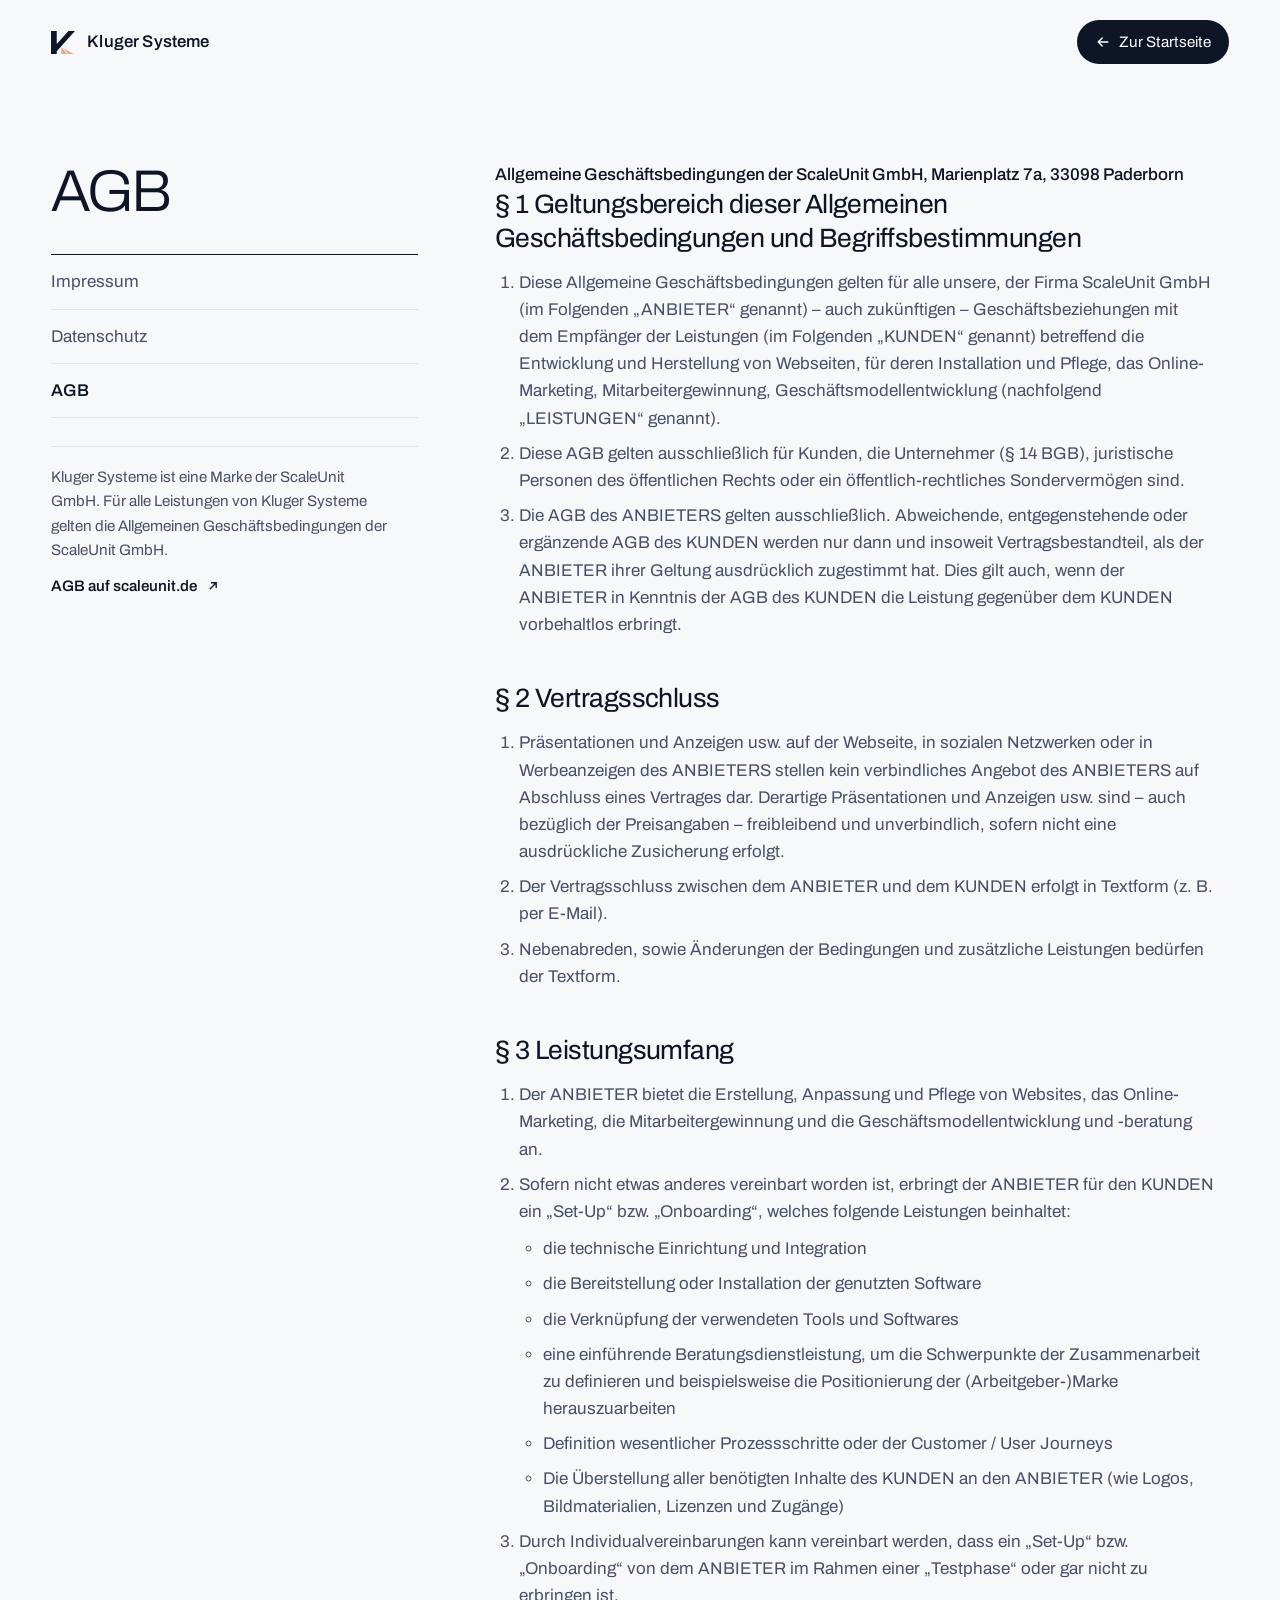
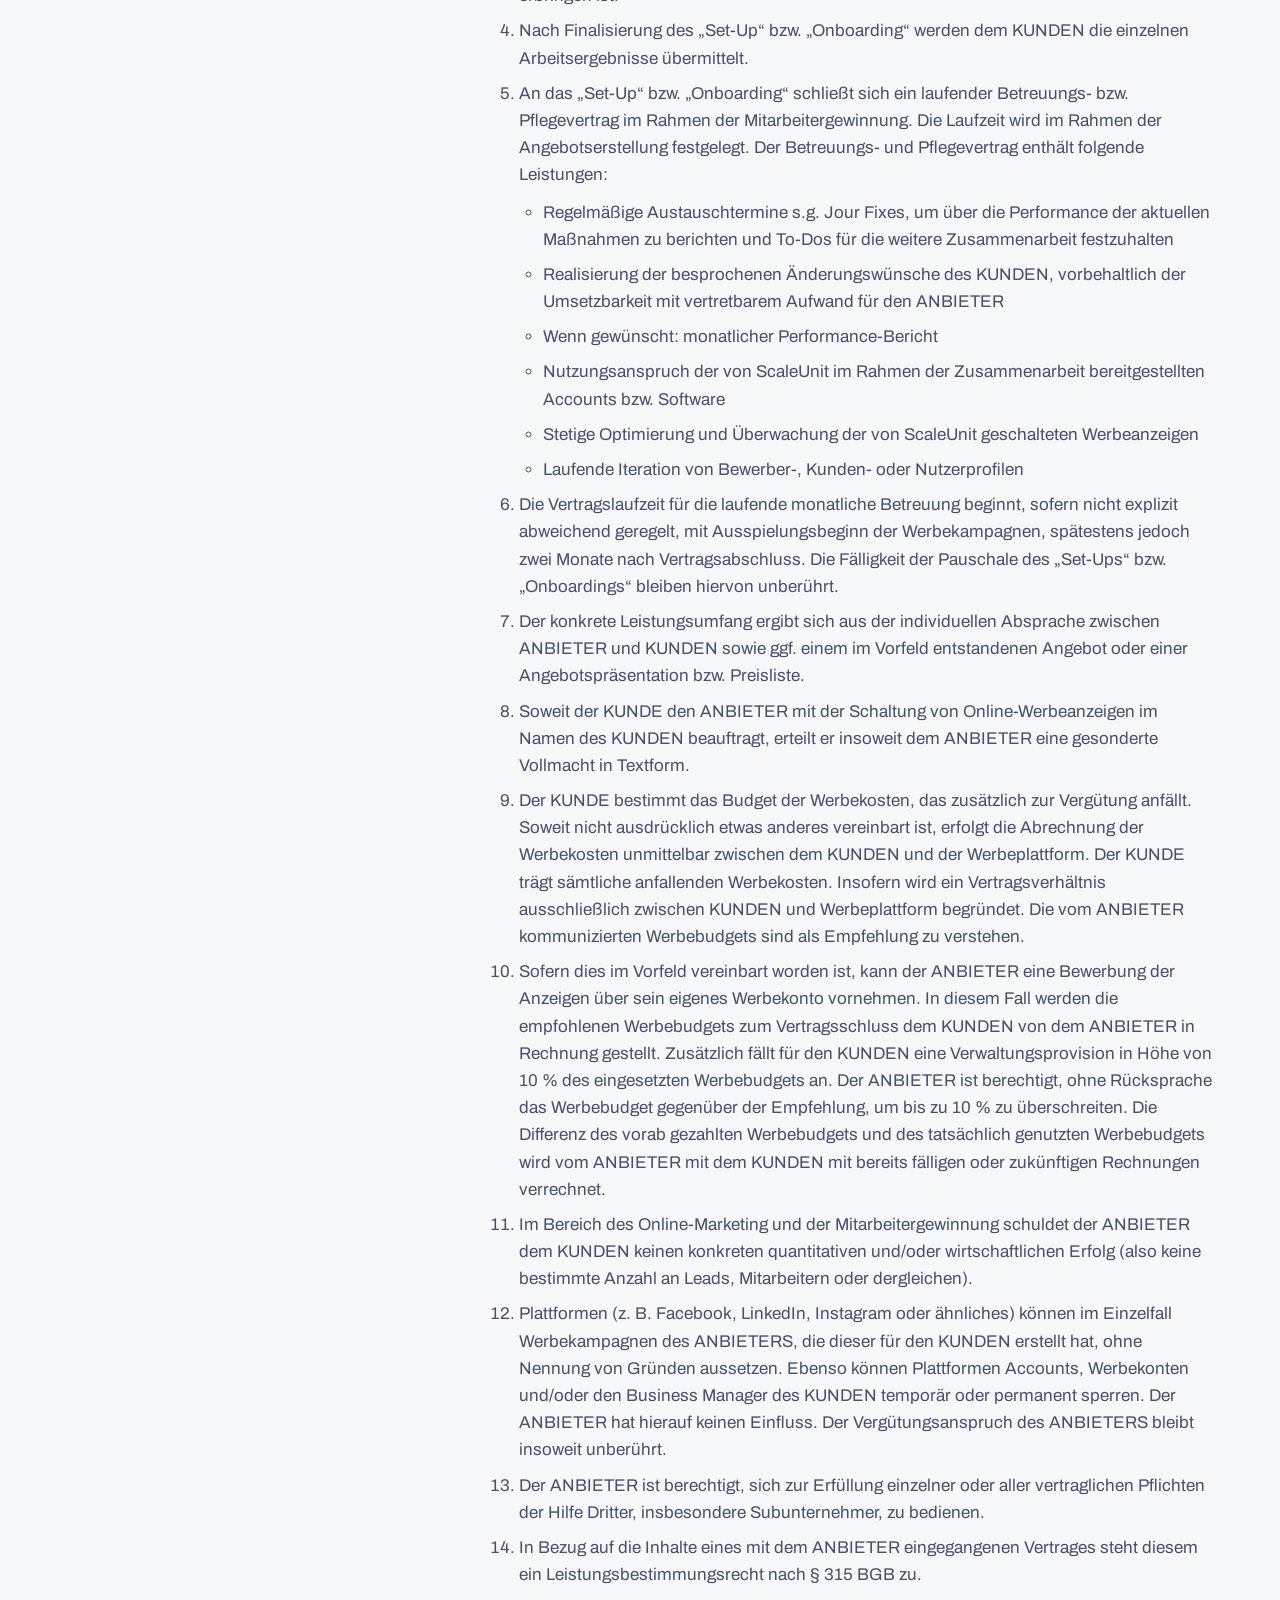
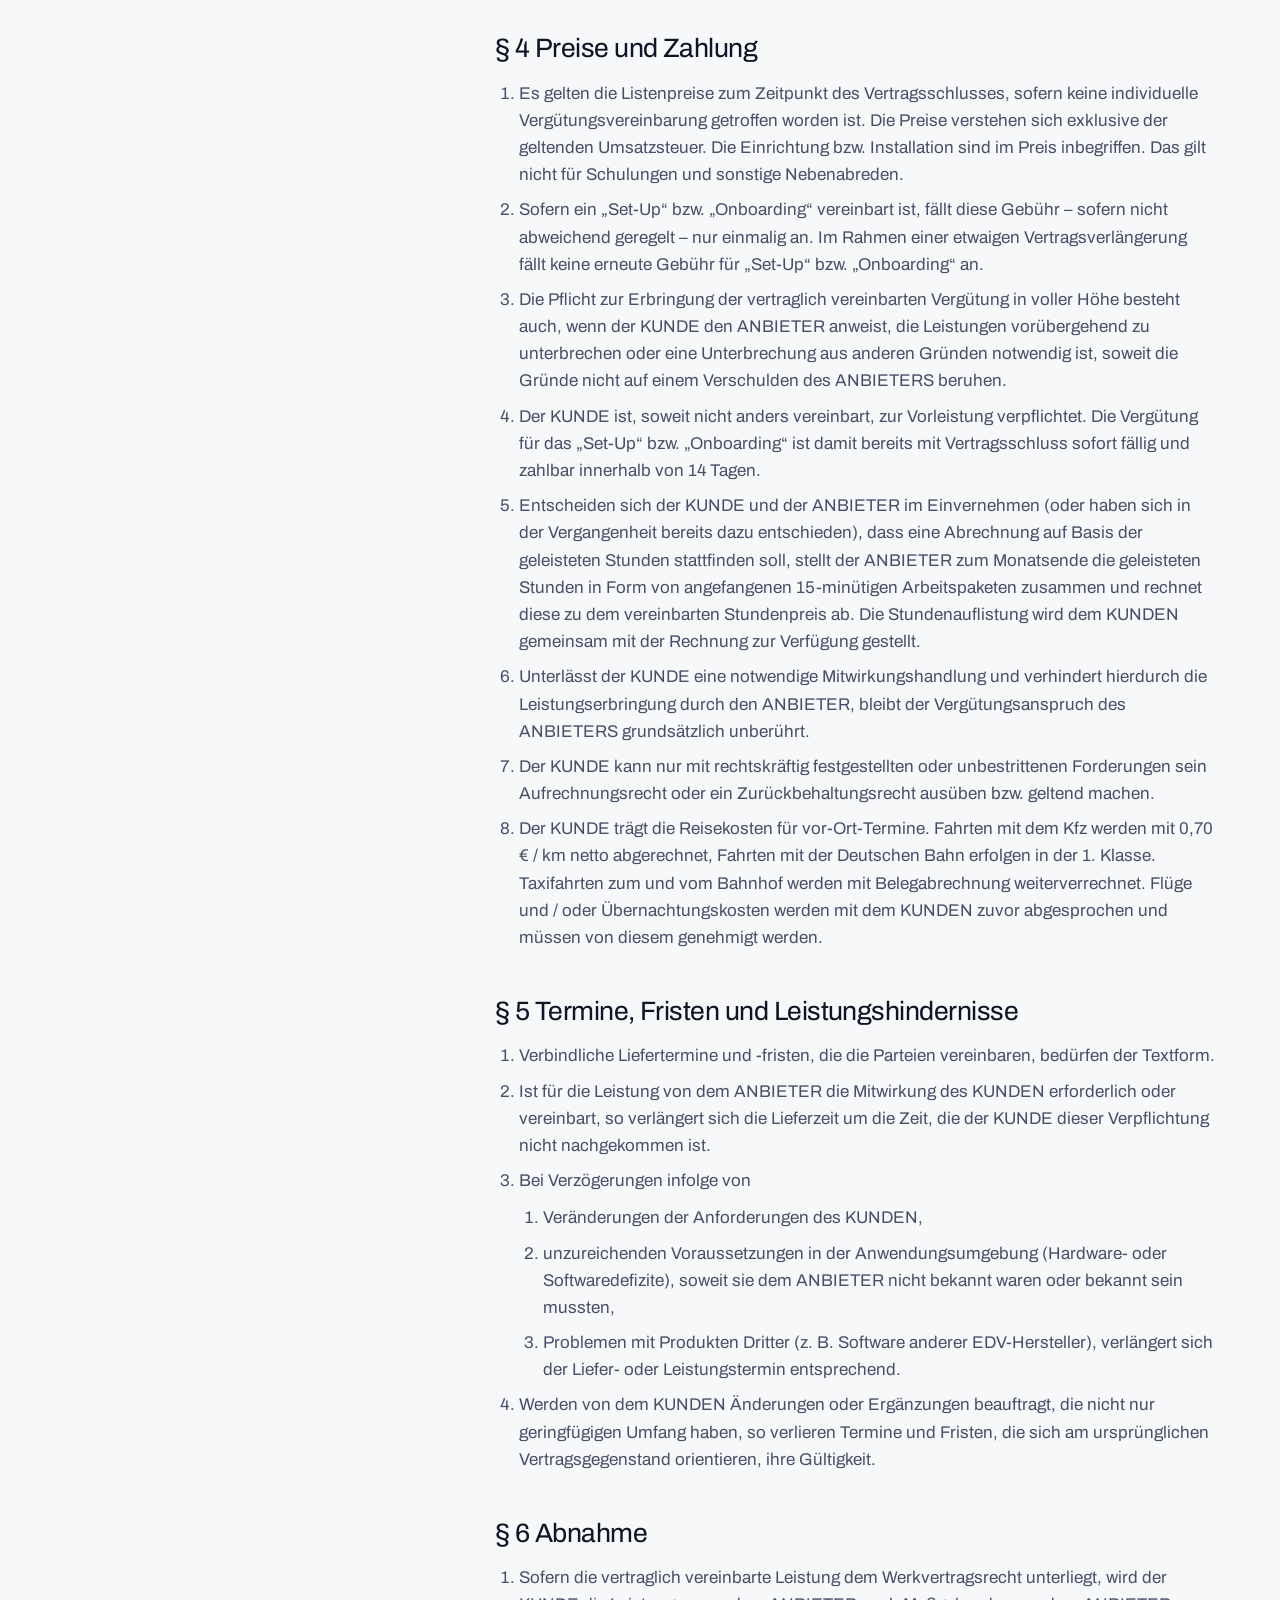
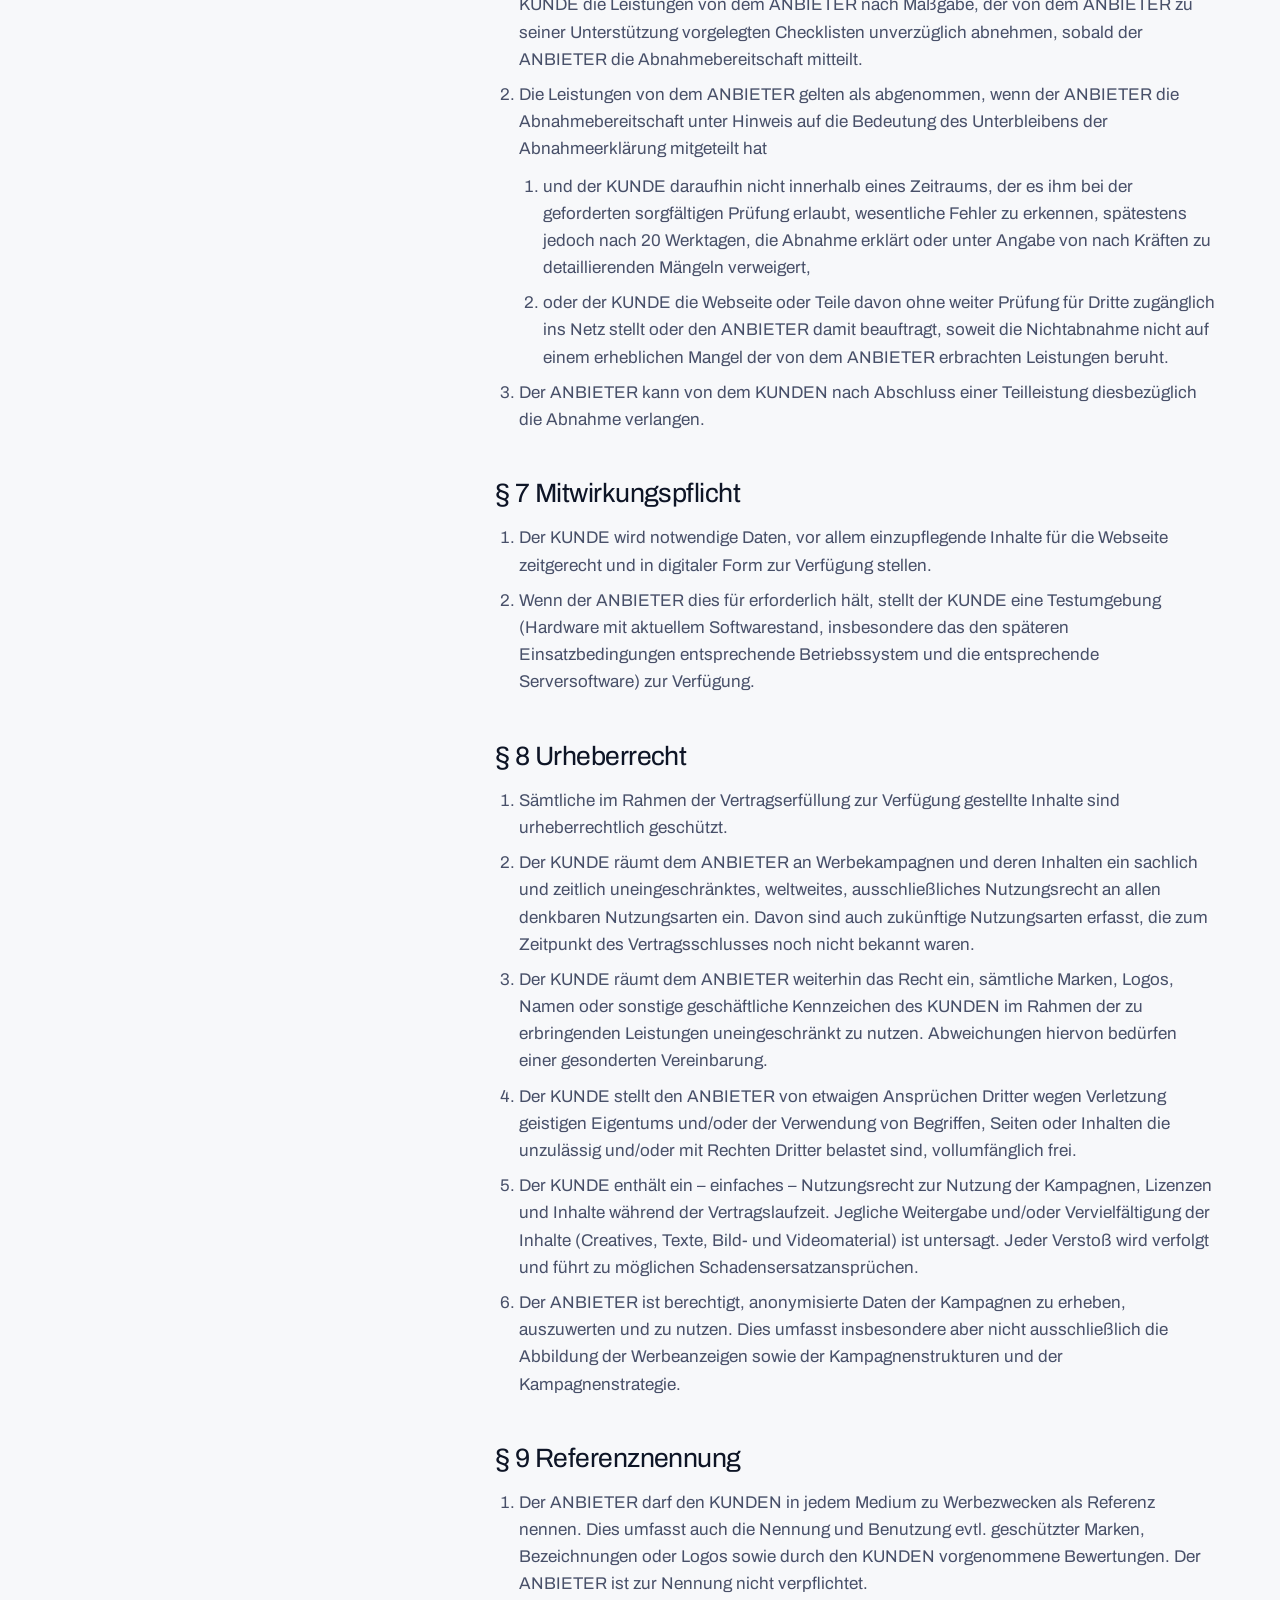
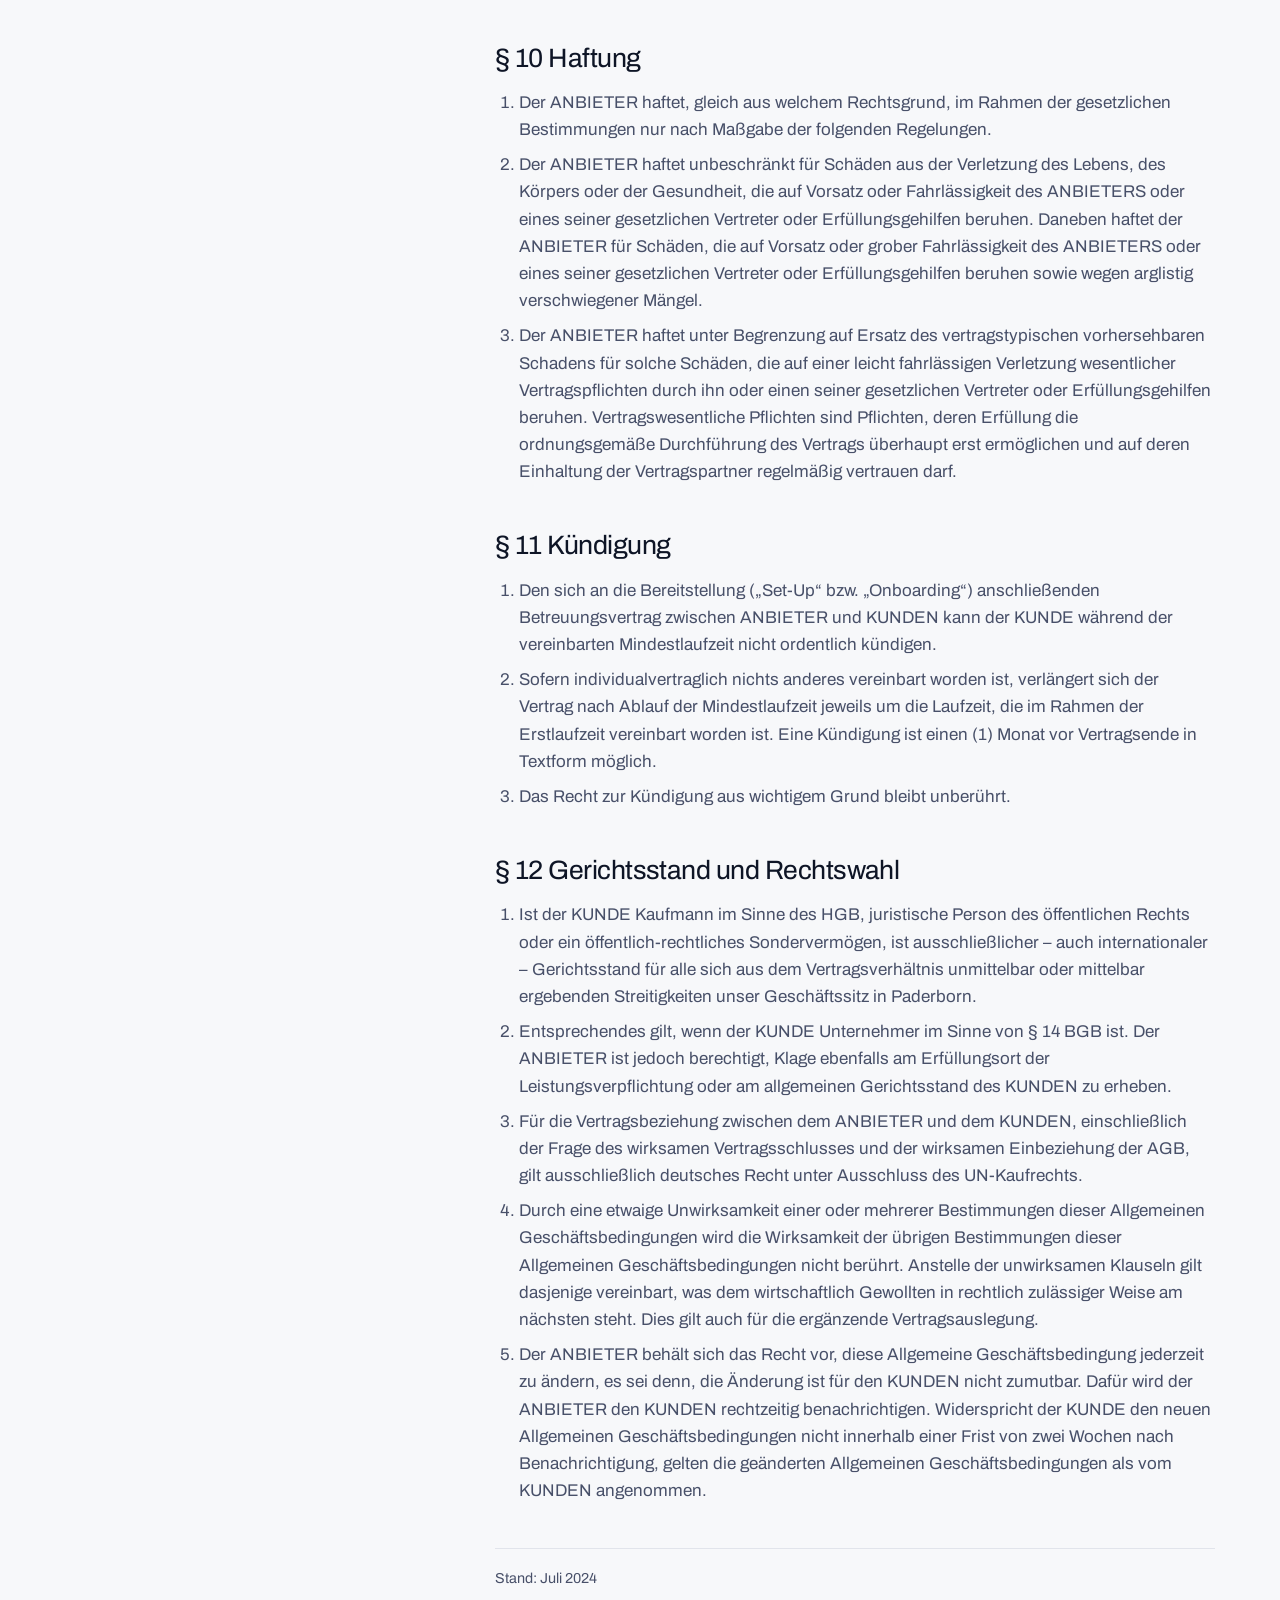
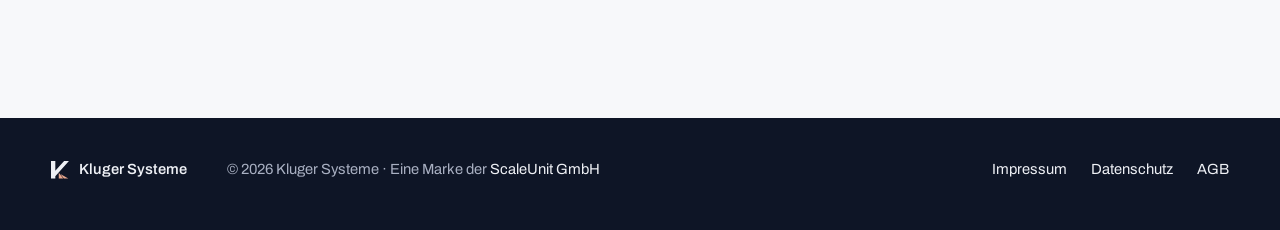
==== commit 96be4caf: "Redesign "Himmel": Wolkenfotos, Liquid-Glass-Navigation, neue Bewegung Neues Design mit Pastellhimme" ====
--- a/agb.html
+++ b/agb.html
@@ -3,841 +3,25 @@
 <head>
 <meta charset="utf-8">
 <meta name="viewport" content="width=device-width, initial-scale=1">
-<title>Allgemeine Geschäftsbedingungen · Kluger Systeme</title>
+<title>AGB · Kluger Systeme</title>
 <meta name="description" content="Allgemeine Geschäftsbedingungen der ScaleUnit GmbH, die für Leistungen von Kluger Systeme gelten.">
 <link rel="canonical" href="https://kluger-systeme.de/agb.html">
 <meta name="robots" content="noindex, follow">
-<meta name="theme-color" content="#F3F5F1">
-<link rel="preload" href="assets/fonts/Geist-Variable.woff2" as="font" type="font/woff2" crossorigin>
-<style>
-@font-face {
-  font-family: "Archivo";
-  src: url("assets/fonts/Archivo-Variable.woff2") format("woff2");
-  font-weight: 100 900;
-  font-stretch: 62% 125%;
-  font-style: normal;
-  font-display: swap;
-}
-
-@font-face {
-  font-family: "Geist";
-  src: url("assets/fonts/Geist-Variable.woff2") format("woff2");
-  font-weight: 100 900;
-  font-style: normal;
-  font-display: swap;
-}
-
-:root {
-  --fog: #F3F5F1;
-  --fog-2: #E8ECE6;
-  --paper: #FBFCFA;
-  --line: #DCE1DB;
-  --line-2: #C3CCC4;
-  --ink: #101814;
-  --ink-2: #4B5750;
-  --mist: #76827A;
-  --moss: #2F5A3E;
-  --forest: #12261A;
-  --forest-2: #1A3324;
-  --forest-line: rgba(199, 211, 201, .14);
-  --lime: #CAE581;
-  --lichen: #CAE581;
-  --lichen-h: #D8EE9C;
-  --on-forest: #C7D3C9;
-  --on-forest-2: #8FA394;
-
-  --font: "Geist", ui-sans-serif, system-ui, -apple-system, "Segoe UI", sans-serif;
-  --pad-x: clamp(20px, 4vw, 64px);
-  --pad-y: clamp(72px, 9vw, 136px);
-  --max: 1360px;
-  --ease: cubic-bezier(.16, 1, .3, 1);
-  --frame: var(--line);
-}
-
-*, *::before, *::after { box-sizing: border-box; }
-
-html { -webkit-text-size-adjust: 100%; scroll-behavior: smooth; scroll-padding-top: 80px; }
-@media (prefers-reduced-motion: reduce) { html { scroll-behavior: auto; } }
-
-body {
-  margin: 0;
-  background: var(--fog);
-  color: var(--ink);
-  font-family: var(--font);
-  font-size: 17px;
-  line-height: 1.6;
-  font-weight: 400;
-  -webkit-font-smoothing: antialiased;
-  text-rendering: optimizeLegibility;
-  font-feature-settings: "ss01" 1;
-}
-
-::selection { background: var(--lichen); color: var(--forest); }
-
-html { scrollbar-color: var(--line-2) var(--fog); }
-
-img { display: block; max-width: 100%; height: auto; }
-h1, h2, h3, p, ul, ol, dl, dd, figure { margin: 0; }
-ul, ol { padding: 0; list-style: none; }
-
-a { color: inherit; text-decoration-thickness: 1px; text-underline-offset: .22em; }
-a:focus-visible, button:focus-visible, summary:focus-visible {
-  outline: 2px solid var(--moss);
-  outline-offset: 3px;
-}
-
-.sr { position: absolute; width: 1px; height: 1px; overflow: hidden; clip: rect(0 0 0 0); white-space: nowrap; }
-
-.skip {
-  position: absolute; left: 12px; top: -60px; z-index: 100;
-  background: var(--ink); color: var(--paper);
-  padding: 10px 16px; font-weight: 500; text-decoration: none;
-}
-.skip:focus { top: 12px; }
-
-/* ---------- frame ---------- */
-
-.wrap {
-  max-width: var(--max);
-  margin: 0 auto;
-  padding-inline: var(--pad-x);
-  border-inline: 1px solid var(--frame);
-}
-.wrap--flush { padding-inline: clamp(12px, 2vw, 28px); }
-
-section { position: relative; }
-
-/* ---------- type ---------- */
-
-.duo {
-  font-weight: 300;
-  font-size: clamp(34px, 4vw, 58px);
-  line-height: 1.04;
-  letter-spacing: -0.034em;
-  text-wrap: balance;
-}
-.duo span { display: block; }
-.duo__a { color: var(--mist); }
-.duo__b { color: var(--ink); }
-.duo--dark .duo__a { color: var(--on-forest-2); }
-.duo--dark .duo__b { color: #F3F5F1; }
-.duo--photo .duo__a { color: rgba(243, 245, 241, .78); }
-.duo--photo .duo__b { color: #fff; }
-
-/* ---------- buttons ---------- */
-
-.btn {
-  display: inline-flex;
-  align-items: center;
-  gap: 18px;
-  min-height: 52px;
-  padding: 6px 6px 6px 20px;
-  font: 500 15.5px/1.2 var(--font);
-  letter-spacing: -0.005em;
-  text-decoration: none;
-  border: 1px solid transparent;
-  transition: background-color .3s var(--ease), border-color .3s var(--ease), color .3s var(--ease);
-}
-.btn__tile {
-  display: grid;
-  place-items: center;
-  width: 40px; height: 40px;
-  flex: none;
-  overflow: hidden;
-  transition: background-color .3s var(--ease);
-}
-.btn__tile svg {
-  width: 18px; height: 18px;
-  fill: none; stroke: currentColor; stroke-width: 1.6; stroke-linecap: square;
-  transition: transform .45s var(--ease);
-}
-.btn:hover .btn__tile svg { animation: arrow-out .55s var(--ease); }
-@keyframes arrow-out {
-  0% { transform: translate(0, 0); }
-  45% { transform: translate(140%, -140%); }
-  46% { transform: translate(-140%, 140%); }
-  100% { transform: translate(0, 0); }
-}
-
-.btn--ink { background: var(--ink); color: var(--paper); }
-.btn--ink .btn__tile { background: var(--lichen); color: var(--forest); }
-.btn--ink:hover { background: var(--forest-2); }
-.btn--ink:hover .btn__tile { background: var(--lichen-h); }
-
-.btn--small { min-height: 42px; padding: 4px 4px 4px 14px; gap: 12px; font-size: 14.5px; }
-.btn--small .btn__tile { width: 32px; height: 32px; }
-.btn--small .btn__tile svg { width: 16px; height: 16px; }
-
-.btn--line-dark {
-  color: #F3F5F1;
-  border-color: rgba(199, 211, 201, .32);
-  background: transparent;
-}
-.btn--line-dark .btn__tile { border: 1px solid rgba(199, 211, 201, .32); color: var(--lichen); }
-.btn--line-dark:hover { border-color: var(--lichen); background: rgba(202, 229, 129, .08); }
-.btn--line-dark:hover .btn__tile { background: var(--lichen); color: var(--forest); border-color: var(--lichen); }
-.btn--line-dark:focus-visible { outline-color: var(--lichen); }
-
-/* ---------- header ---------- */
-
-.top {
-  position: sticky; top: 0; z-index: 50;
-  background: rgba(243, 245, 241, .86);
-  -webkit-backdrop-filter: saturate(1.2) blur(14px);
-  backdrop-filter: saturate(1.2) blur(14px);
-  border-bottom: 1px solid var(--line);
-  transition: box-shadow .3s var(--ease);
-}
-.top.is-scrolled { box-shadow: 0 10px 24px -20px rgba(16, 24, 20, .5); }
-.top__in {
-  max-width: var(--max);
-  margin: 0 auto;
-  height: 68px;
-  padding-inline: var(--pad-x);
-  border-inline: 1px solid var(--line);
-  display: flex; align-items: center; gap: 28px;
-}
-.brand {
-  --k: 26px;
-  display: inline-flex; align-items: center;
-  gap: calc(var(--k) * .62);
-  color: var(--ink);
-  text-decoration: none; margin-right: auto;
-}
-.brand__k { height: var(--k); width: auto; aspect-ratio: 334 / 324; flex: none; display: block; }
-.brand__ink { fill: currentColor; }
-.brand__lime { fill: currentColor; }
-.brand__word {
-  font-family: "Archivo", var(--font);
-  font-weight: 800;
-  font-variation-settings: "wdth" 100;
-  font-stretch: 100%;
-  text-transform: uppercase;
-  font-size: calc(var(--k) * .8);
-  letter-spacing: .01em;
-  line-height: 1;
-  white-space: nowrap;
-}
-
-.nav { display: flex; gap: 26px; }
-.nav a {
-  font-size: 14.5px; font-weight: 500; color: var(--ink-2);
-  text-decoration: none; padding: 6px 0;
-  background: linear-gradient(var(--ink), var(--ink)) no-repeat 0 100% / 0 1px;
-  transition: color .25s var(--ease), background-size .35s var(--ease);
-}
-.nav a:hover { color: var(--ink); background-size: 100% 1px; }
-
-.nav__book { display: none; }
-
-.menu {
-  display: none;
-  width: 42px; height: 42px;
-  border: 1px solid var(--line-2); background: var(--paper);
-  color: var(--ink); cursor: pointer;
-  place-items: center;
-}
-.menu svg { width: 18px; height: 18px; fill: none; stroke: currentColor; stroke-width: 1.6; }
-
-/* ---------- hero ---------- */
-
-.hero__copy {
-  text-align: center;
-  padding-top: clamp(48px, 6.4vh, 88px);
-  padding-bottom: clamp(36px, 4.4vh, 60px);
-}
-.hero h1.duo {
-  font-size: clamp(38px, 5.2vw, 80px);
-  line-height: 1.03;
-  letter-spacing: -0.04em;
-  max-width: 22ch;
-  margin: 0 auto;
-}
-.hero h1.duo span { display: block; }
-.hero__lead {
-  max-width: 56ch;
-  margin: 28px auto 0;
-  font-size: clamp(17px, 1.3vw, 19px);
-  color: var(--ink-2);
-  text-wrap: pretty;
-}
-.hero__act {
-  margin-top: 36px;
-  display: flex; flex-wrap: wrap; align-items: center; justify-content: center;
-  gap: 16px 28px;
-}
-
-/* load: fog lifts off the copy */
-.js .hero__copy > * { opacity: 0; filter: blur(10px); transform: translateY(14px); }
-.js .is-ready .hero__copy > * {
-  opacity: 1; filter: blur(0); transform: none;
-  transition: opacity 1.1s var(--ease), filter 1.3s var(--ease), transform 1.2s var(--ease);
-}
-.js .is-ready .hero__copy > :nth-child(2) { transition-delay: .14s; }
-.js .is-ready .hero__copy > :nth-child(3) { transition-delay: .26s; }
-
-/* the landscape panel */
-.scape {
-  position: relative;
-  height: clamp(420px, 64vh, 720px);
-  overflow: hidden;
-  background: #C9D0C6;
-  border: 1px solid var(--line);
-}
-.scape__img {
-  position: absolute; inset: -8% 0 auto;
-  width: 100%; height: 116%;
-  object-fit: cover; object-position: 50% 78%;
-  will-change: transform;
-}
-.scape__frost, .scape__mark {
-  position: absolute;
-  left: 50%; top: 50%;
-  width: min(54vw, 118%, 700px);
-  aspect-ratio: 1;
-  translate: -50% -50%;
-}
-.scape__frost {
-  -webkit-backdrop-filter: blur(16px) saturate(1.15) brightness(1.06);
-  backdrop-filter: blur(16px) saturate(1.15) brightness(1.06);
-  background: rgba(243, 245, 241, .12);
-  -webkit-mask: url("data:image/svg+xml,%3Csvg xmlns='http://www.w3.org/2000/svg' viewBox='0 0 32 32'%3E%3Cpath d='M15.2 3.6c6.9-.6 12.9 4.1 13.3 11.2.4 7.4-4.6 13.4-12.2 13.6-7.1.2-12.2-4.9-12.5-11.6C3.5 10.1 8.4 4.2 15.2 3.6Z'/%3E%3C/svg%3E") center / contain no-repeat;
-  mask: url("data:image/svg+xml,%3Csvg xmlns='http://www.w3.org/2000/svg' viewBox='0 0 32 32'%3E%3Cpath d='M15.2 3.6c6.9-.6 12.9 4.1 13.3 11.2.4 7.4-4.6 13.4-12.2 13.6-7.1.2-12.2-4.9-12.5-11.6C3.5 10.1 8.4 4.2 15.2 3.6Z'/%3E%3C/svg%3E") center / contain no-repeat;
-}
-.scape__mark { fill: none; stroke: rgba(255, 255, 255, .7); stroke-width: .07; }
-.scape__mark path:nth-child(3) { stroke: rgba(255, 255, 255, .9); }
-
-.js .scape__frost, .js .scape__mark { opacity: 0; scale: .94; }
-.js .is-ready .scape__frost, .js .is-ready .scape__mark {
-  opacity: 1; scale: 1;
-  transition: opacity 1.6s var(--ease) .5s, scale 2.2s var(--ease) .5s;
-}
-
-.scape__lines { position: absolute; inset: 0; width: 100%; height: 100%; pointer-events: none; }
-
-.pins { position: absolute; inset: 0; pointer-events: none; }
-.pin { position: absolute; left: var(--x); top: var(--y); pointer-events: auto; }
-.pin--a { --x: 5%; --y: 16%; }
-.pin--b { --x: 74%; --y: 38%; }
-.pin--c { --x: 13%; --y: 74%; }
-.pin a {
-  display: inline-flex; align-items: center; gap: 10px;
-  padding: 8px 12px 8px 10px;
-  background: rgba(251, 252, 250, .92);
-  -webkit-backdrop-filter: blur(8px);
-  backdrop-filter: blur(8px);
-  border: 1px solid rgba(255, 255, 255, .7);
-  font-size: 13.5px; font-weight: 500; color: var(--ink);
-  text-decoration: none; white-space: nowrap;
-  box-shadow: 0 10px 24px -16px rgba(16, 24, 20, .55);
-  transition: background-color .3s var(--ease), transform .4s var(--ease);
-}
-.pin a:hover { background: #fff; transform: translateY(-2px); }
-.pin i { position: relative; width: 8px; height: 8px; background: var(--moss); flex: none; }
-.pin i::after {
-  content: ""; position: absolute; inset: -5px;
-  border: 1px solid var(--moss);
-  animation: pulse 2.8s var(--ease) infinite;
-}
-.pin--b i::after { animation-delay: .9s; }
-.pin--c i::after { animation-delay: 1.8s; }
-@keyframes pulse { 0% { opacity: .9; transform: scale(.6); } 80%, 100% { opacity: 0; transform: scale(1.7); } }
-
-.js .pin { opacity: 0; transform: translateY(8px); }
-.js .is-ready .pin { opacity: 1; transform: none; transition: opacity .9s var(--ease) 1.3s, transform .9s var(--ease) 1.3s; }
-.js .is-ready .pin--b { transition-delay: 1.45s; }
-.js .is-ready .pin--c { transition-delay: 1.6s; }
-
-/* ---------- week ---------- */
-
-.week .wrap { padding-top: var(--pad-y); }
-.week__grid {
-  display: grid;
-  grid-template-columns: minmax(0, 7fr) minmax(0, 5fr);
-  gap: clamp(40px, 6vw, 112px);
-  align-items: end;
-  padding-bottom: var(--pad-y);
-}
-.lit {
-  font-weight: 300;
-  font-size: clamp(30px, 3.3vw, 50px);
-  line-height: 1.12;
-  letter-spacing: -0.03em;
-  color: var(--ink);
-}
-.js .lit .w { color: #A7B1AA; transition: color .5s var(--ease); }
-.js .lit .w.on { color: var(--ink); }
-
-.week__cap { font-size: 14px; font-weight: 500; color: var(--ink-2); margin-bottom: 14px; }
-.week__log ul { border-top: 1px solid var(--ink); }
-.week__log li {
-  display: flex; justify-content: space-between; gap: 20px; align-items: baseline;
-  padding: 15px 0;
-  border-bottom: 1px solid var(--line);
-  font-size: 16px;
-}
-.week__log em { font-style: normal; font-size: 13.5px; color: var(--ink-2); font-weight: 500; white-space: nowrap; }
-
-/* ---------- fields (forest) ---------- */
-
-.fields {
-  --frame: var(--forest-line);
-  background: var(--forest);
-  color: var(--on-forest);
-  overflow: hidden;
-}
-.fields__net {
-  position: absolute; inset: 0; width: 100%; height: 100%;
-  -webkit-mask-image: linear-gradient(180deg, #000 0, #000 22%, rgba(0,0,0,.22) 36%, rgba(0,0,0,.22) 88%, #000 100%);
-  mask-image: linear-gradient(180deg, #000 0, #000 22%, rgba(0,0,0,.22) 36%, rgba(0,0,0,.22) 88%, #000 100%);
-}
-.fields .wrap { position: relative; padding-top: var(--pad-y); padding-bottom: calc(var(--pad-y) * .55); }
-.fields__head {
-  display: grid;
-  grid-template-columns: minmax(0, 7fr) minmax(0, 4fr);
-  gap: 24px 64px;
-  align-items: end;
-  margin-bottom: clamp(48px, 6vw, 88px);
-}
-.fields__head p { color: var(--on-forest); max-width: 40ch; }
-
-.fields__grid {
-  display: grid;
-  grid-template-columns: repeat(3, minmax(0, 1fr));
-  grid-template-rows: repeat(7, auto);
-  border-top: 1px solid var(--forest-line);
-  border-bottom: 1px solid var(--forest-line);
-  margin-inline: calc(var(--pad-x) * -1);
-}
-.field {
-  display: grid;
-  grid-row: span 7;
-  grid-template-rows: subgrid;
-  align-content: start;
-  padding: clamp(28px, 3vw, 44px) var(--pad-x) clamp(32px, 3vw, 44px);
-  border-left: 1px solid var(--forest-line);
-  transition: background-color .5s var(--ease);
-}
-.field:first-child { border-left: 0; }
-.field:hover { background: rgba(26, 51, 36, .55); }
-
-.field__glyph {
-  width: 64px; height: 64px;
-  fill: none; stroke: var(--on-forest-2); stroke-width: 1.2;
-  margin-bottom: 28px;
-}
-.field__glyph path:nth-child(3) { stroke: var(--lichen); }
-.field__glyph path { transition: transform .8s var(--ease); transform-origin: 50% 50%; }
-.field:hover .field__glyph path:nth-child(2) { transform: scale(1.06); }
-.field:hover .field__glyph path:nth-child(3) { transform: scale(1.14); }
-
-.field h3 {
-  font-size: clamp(22px, 1.8vw, 27px);
-  font-weight: 500;
-  line-height: 1.15;
-  letter-spacing: -0.022em;
-  color: #F3F5F1;
-  text-wrap: balance;
-}
-.field__claim { margin-top: 8px; color: var(--lichen); font-weight: 500; font-size: 16px; }
-.field__text { margin-top: 18px; font-size: 16px; color: var(--on-forest); }
-.checks { margin-top: 22px; border-top: 1px solid var(--forest-line); }
-.checks li {
-  position: relative;
-  padding: 11px 0 11px 28px;
-  border-bottom: 1px solid var(--forest-line);
-  font-size: 15px; color: #E3E9E4;
-}
-.checks li::before {
-  content: "";
-  position: absolute; left: 2px; top: 17px;
-  width: 11px; height: 6px;
-  border-left: 1.6px solid var(--lichen);
-  border-bottom: 1.6px solid var(--lichen);
-  transform: rotate(-45deg);
-}
-.field__for { margin-top: 18px; font-size: 14px; color: var(--on-forest-2); font-weight: 500; }
-.field .btn { margin-top: 20px; justify-self: start; max-width: 100%; }
-.field .btn span:first-child { white-space: normal; }
-
-/* ---------- materials ---------- */
-
-.matter { border-bottom: 1px solid var(--line); }
-.matter__grid {
-  display: grid;
-  grid-template-columns: minmax(0, 4fr) minmax(0, 7fr);
-  gap: clamp(40px, 6vw, 96px);
-  padding-block: var(--pad-y);
-}
-.matter__head p { margin-top: 24px; color: var(--ink-2); max-width: 44ch; }
-.matter__list {
-  display: grid;
-  grid-template-columns: repeat(4, minmax(0, 1fr));
-  border-top: 1px solid var(--line);
-  border-left: 1px solid var(--line);
-  align-self: start;
-}
-.matter__list li {
-  border-right: 1px solid var(--line);
-  border-bottom: 1px solid var(--line);
-  padding: 22px 18px 24px;
-  min-height: 132px;
-  display: flex; flex-direction: column; justify-content: flex-start; gap: 10px;
-  background: transparent;
-  transition: background-color .4s var(--ease);
-}
-.matter__list li:hover { background: var(--paper); }
-.matter__list b { font-weight: 500; font-size: 17px; letter-spacing: -0.015em; line-height: 1.2; hyphens: manual; }
-.matter__list span { font-size: 14px; color: var(--ink-2); line-height: 1.4; }
-
-/* ---------- photo band ---------- */
-
-.band {
-  min-height: clamp(460px, 82vh, 860px);
-  overflow: hidden;
-  display: flex; align-items: flex-end;
-  --frame: transparent;
-  background: #39463c;
-}
-.band__img {
-  position: absolute; inset: -10% 0 auto;
-  width: 100%; height: 120%;
-  object-fit: cover;
-  will-change: transform;
-}
-.band::after {
-  content: ""; position: absolute; inset: 0;
-  background: linear-gradient(180deg, rgba(10, 22, 15, 0) 30%, rgba(10, 22, 15, .42) 62%, rgba(10, 22, 15, .74) 100%);
-}
-.band__copy {
-  position: relative; z-index: 1;
-  width: 100%;
-  padding-top: 120px;
-  padding-bottom: clamp(48px, 6vw, 88px);
-  display: grid;
-  grid-template-columns: minmax(0, 7fr) minmax(0, 4fr);
-  gap: 24px 64px;
-  align-items: end;
-}
-.band__copy .duo { font-size: clamp(38px, 5vw, 76px); }
-.band__copy p { color: rgba(255, 255, 255, .9); max-width: 40ch; }
-
-/* ---------- steps ---------- */
-
-.steps .wrap { padding-block: var(--pad-y); }
-.steps__track { position: relative; margin-top: clamp(48px, 6vw, 80px); }
-.steps__line { display: block; width: 100%; height: 120px; overflow: visible; }
-.steps__line path { fill: none; vector-effect: non-scaling-stroke; }
-.steps__ghost { stroke: var(--line-2); stroke-width: 1; stroke-dasharray: 3 5; }
-.steps__ink { stroke: var(--moss); stroke-width: 1.6; }
-.steps__line .steps__ink { vector-effect: none; }
-.steps__list {
-  display: grid;
-  grid-template-columns: repeat(4, minmax(0, 1fr));
-  border-top: 1px solid var(--line);
-  margin-top: 24px;
-}
-.steps__list li { padding: 26px 24px 0 0; position: relative; }
-.steps__list i {
-  position: absolute;
-  left: 7px;
-  top: var(--dot-top, -84px);
-  width: 13px; height: 13px;
-  translate: -50% -50%;
-  background: var(--fog);
-  border: 1.5px solid var(--line-2);
-  transition: background-color .4s var(--ease), border-color .4s var(--ease), box-shadow .4s var(--ease);
-}
-.steps__list li.on i { background: var(--moss); border-color: var(--moss); box-shadow: 0 0 0 6px rgba(47, 90, 62, .12); }
-.steps__list h3 { font-size: 21px; font-weight: 500; letter-spacing: -0.02em; line-height: 1.2; }
-.steps__list p { margin-top: 10px; color: var(--ink-2); font-size: 16px; max-width: 30ch; }
-.steps__list li { transition: opacity .5s var(--ease); }
-.js .steps__list li { opacity: .45; }
-.js .steps__list li.on { opacity: 1; }
-
-/* ---------- about ---------- */
-
-.about { border-top: 1px solid var(--line); }
-.about__grid {
-  display: grid;
-  grid-template-columns: minmax(0, 4fr) minmax(0, 7fr);
-  gap: clamp(40px, 6vw, 112px);
-  padding-block: var(--pad-y);
-  align-items: start;
-}
-.about__photo img { width: 100%; aspect-ratio: 4 / 5; object-fit: cover; object-position: 50% 20%; }
-.about__photo figcaption { margin-top: 14px; font-size: 14px; color: var(--ink-2); }
-.about__photo strong { display: block; color: var(--ink); font-weight: 600; font-size: 15px; }
-.about__text > p { margin-top: 22px; color: var(--ink-2); max-width: 62ch; }
-.about__text .duo + p { margin-top: 32px; }
-
-.facts { margin-top: 40px; border-top: 1px solid var(--ink); }
-.facts div {
-  display: grid; grid-template-columns: minmax(0, 1fr) minmax(0, 2fr);
-  gap: 16px; padding: 13px 0;
-  border-bottom: 1px solid var(--line);
-  font-size: 15.5px;
-}
-.facts dt { color: var(--ink-2); }
-.facts dd { font-weight: 500; }
-
-/* ---------- faq ---------- */
-
-.faq { border-top: 1px solid var(--line); }
-.faq__grid {
-  display: grid;
-  grid-template-columns: minmax(0, 4fr) minmax(0, 7fr);
-  gap: clamp(40px, 6vw, 112px);
-  padding-block: var(--pad-y);
-}
-.faq__head p { margin-top: 24px; color: var(--ink-2); max-width: 36ch; }
-.faq__list { border-top: 1px solid var(--ink); align-self: start; }
-.faq details { border-bottom: 1px solid var(--line); }
-.faq summary {
-  list-style: none; cursor: pointer;
-  display: flex; justify-content: space-between; gap: 24px; align-items: center;
-  padding: 20px 0;
-  font-size: 18px; font-weight: 500; letter-spacing: -0.012em;
-  transition: color .25s var(--ease);
-}
-.faq summary::-webkit-details-marker { display: none; }
-.faq summary::after {
-  content: ""; flex: none;
-  width: 16px; height: 16px;
-  background:
-    linear-gradient(currentColor, currentColor) center / 16px 1.5px no-repeat,
-    linear-gradient(currentColor, currentColor) center / 1.5px 16px no-repeat;
-  transition: transform .4s var(--ease);
-}
-.faq details[open] summary::after { transform: rotate(45deg); }
-.faq summary:hover { color: var(--moss); }
-.faq details p { padding: 0 0 22px; color: var(--ink-2); max-width: 64ch; }
-
-/* ---------- close ---------- */
-
-.close {
-  min-height: clamp(620px, 96vh, 980px);
-  overflow: hidden;
-  display: flex; align-items: flex-end;
-  --frame: transparent;
-  background: #7d8a92;
-}
-.close__img {
-  position: absolute; inset: -10% 0 auto;
-  width: 100%; height: 120%;
-  object-fit: cover; object-position: 50% 40%;
-  will-change: transform;
-}
-.close__wrap { position: relative; width: 100%; padding-top: 160px; padding-bottom: clamp(32px, 5vw, 72px); }
-.close__panel {
-  max-width: 600px;
-  background: rgba(251, 252, 250, .94);
-  -webkit-backdrop-filter: blur(10px);
-  backdrop-filter: blur(10px);
-  padding: clamp(28px, 3.4vw, 48px);
-  box-shadow: 0 30px 60px -40px rgba(10, 22, 15, .6);
-}
-.close__panel > p:not(.close__note) { margin-top: 20px; color: var(--ink-2); }
-.topics { display: flex; flex-wrap: wrap; gap: 8px; margin: 24px 0 28px; }
-.topic {
-  display: inline-block;
-  padding: 9px 14px;
-  border: 1px solid var(--line-2);
-  font-size: 14.5px; font-weight: 500;
-  text-decoration: none;
-  transition: border-color .25s var(--ease), background-color .25s var(--ease);
-}
-.topic:hover { border-color: var(--moss); background: rgba(47, 90, 62, .07); }
-.close__note { margin-top: 16px; font-size: 14px; color: var(--ink-2); }
-
-/* ---------- footer ---------- */
-
-.foot { background: var(--forest); color: var(--on-forest); --frame: var(--forest-line); }
-.foot__row {
-  display: flex; flex-wrap: wrap; align-items: center; justify-content: space-between;
-  gap: 14px 32px;
-  padding-block: 32px 36px;
-  font-size: 14px;
-}
-.foot__brand { display: inline-flex; flex-wrap: wrap; align-items: center; gap: 10px 22px; }
-.brand--foot { --k: 22px; color: #E7ECE3; margin: 0; }
-.brand--foot .brand__lime { fill: var(--lime); }
-.foot nav { display: flex; gap: 22px; }
-.foot nav a { text-decoration: none; }
-.foot nav a:hover { color: #fff; text-decoration: underline; }
-.foot a:focus-visible { outline-color: var(--lichen); }
-
-/* ---------- legal pages ---------- */
-
-.top__back {
-  font-size: 15px; font-weight: 500; text-decoration: none; color: var(--ink-2);
-  padding: 8px 0;
-}
-.top__back:hover { color: var(--ink); text-decoration: underline; }
-.top__back { white-space: nowrap; }
-@media (max-width: 520px) { .top__pre { display: none; } }
-
-.legal {
-  display: grid;
-  grid-template-columns: minmax(0, 4fr) minmax(0, 8fr);
-  gap: clamp(40px, 6vw, 112px);
-  padding-block: clamp(56px, 7vw, 104px) var(--pad-y);
-  align-items: start;
-}
-.legal__side { position: sticky; top: 108px; }
-.legal__title { font-size: clamp(36px, 4vw, 56px); }
-.legal__tabs {
-  margin-top: 36px;
-  display: flex; flex-direction: column;
-  border-top: 1px solid var(--ink);
-}
-.legal__tabs a {
-  padding: 12px 0;
-  border-bottom: 1px solid var(--line);
-  text-decoration: none; color: var(--ink-2); font-size: 16px;
-}
-.legal__tabs a:hover { color: var(--ink); }
-.legal__tabs a[aria-current="page"] { color: var(--ink); font-weight: 600; }
-.legal__note {
-  margin-top: 32px;
-  padding: 20px 22px;
-  background: var(--paper);
-  border: 1px solid var(--line);
-  font-size: 15px; line-height: 1.55; color: var(--ink-2);
-}
-.legal__src {
-  margin-top: 14px;
-  display: inline-flex; align-items: center; gap: 8px;
-  font-weight: 500; color: var(--moss); text-decoration: none;
-}
-.legal__src:hover span { text-decoration: underline; }
-.legal__src svg { width: 16px; height: 16px; fill: none; stroke: currentColor; stroke-width: 1.6; }
-
-.legal__body { max-width: 72ch; font-size: 16px; color: var(--ink-2); }
-.legal__body section + section { margin-top: 48px; padding-top: 40px; border-top: 1px solid var(--line); }
-.legal__body h2 {
-  font-size: clamp(21px, 1.8vw, 25px); font-weight: 500; letter-spacing: -0.02em; line-height: 1.25;
-  color: var(--ink); margin: 0 0 16px;
-}
-.legal__body > h2 { margin-top: 44px; }
-.legal__body > h2:first-of-type { margin-top: 28px; }
-.legal__body h3, .legal__body h4, .legal__body h5 {
-  font-size: 16.5px; font-weight: 600; line-height: 1.4; color: var(--ink); margin: 28px 0 8px;
-}
-.legal__body p + p { margin-top: 12px; }
-.legal__body ol, .legal__body ul { margin: 10px 0 0; padding-left: 1.4em; list-style: decimal; }
-.legal__body ul { list-style: disc; }
-.legal__body li { padding-left: .3em; }
-.legal__body li + li { margin-top: 8px; }
-.legal__body li > ul, .legal__body li > ol { margin-top: 8px; }
-.legal__body li::marker { color: var(--mist); }
-.legal__body a { color: var(--moss); overflow-wrap: anywhere; }
-.legal__lead { color: var(--ink); font-weight: 500; }
-.legal__stand { margin-top: 48px; padding-top: 20px; border-top: 1px solid var(--line); font-size: 14px; color: var(--ink-2); }
-.foot__brand a { color: inherit; }
-.foot__brand a:hover { color: #fff; }
-
-@media (max-width: 960px) {
-  .legal { grid-template-columns: 1fr; gap: 40px; }
-  .legal__side { position: static; }
-  .legal__tabs { flex-direction: row; gap: 24px; border-bottom: 1px solid var(--line); }
-  .legal__tabs a { border-bottom: 0; }
-}
-
-/* ---------- responsive ---------- */
-
-@media (max-width: 1100px) {
-  .nav { gap: 20px; }
-  .fields__head, .band__copy { grid-template-columns: 1fr; }
-  .matter__grid { grid-template-columns: 1fr; }
-  .matter__head p { max-width: 60ch; }
-}
-
-@media (max-width: 960px) {
-  .top__in { gap: 12px; }
-  .menu { display: grid; }
-  .nav {
-    position: absolute; left: 0; right: 0; top: 100%;
-    flex-direction: column; gap: 0;
-    background: var(--paper);
-    border-bottom: 1px solid var(--line);
-    padding: 8px var(--pad-x) 16px;
-    display: none;
-  }
-  .nav.is-open { display: flex; }
-  .nav a { padding: 14px 0; border-bottom: 1px solid var(--line); font-size: 17px; background: none; }
-
-  .week__grid { grid-template-columns: 1fr; align-items: start; }
-
-  .fields__grid { grid-template-columns: 1fr; grid-template-rows: none; }
-  .field { grid-row: auto; grid-template-rows: none; border-left: 0; border-top: 1px solid var(--forest-line); }
-  .field:first-child { border-top: 0; }
-
-  .steps__line { display: none; }
-  .steps__list { grid-template-columns: 1fr; border-top: 0; margin-top: 0; padding-left: 36px; position: relative; }
-  .steps__list::before { content: ""; position: absolute; left: 6px; top: 8px; bottom: 8px; width: 1px; background: var(--line-2); }
-  .steps__list li { padding: 0 0 36px; }
-  .steps__list li:last-child { padding-bottom: 0; }
-  .steps__list i { left: -30px; top: 15px; }
-
-  .about__grid, .faq__grid { grid-template-columns: 1fr; }
-  .about__photo { max-width: 360px; }
-}
-
-@media (max-width: 720px) {
-  .top .btn--small { display: none; }
-  .nav .nav__book { display: block; color: var(--moss); font-weight: 600; border-bottom: 0; }
-  .wrap--flush { padding-inline: 0; border-inline: 0; }
-  .scape { border-inline: 0; height: clamp(440px, 72vh, 600px); }
-  .scape__frost, .scape__mark { width: 84vw; left: 64%; top: 54%; }
-  .pin--a { --x: 5%; --y: 7%; }
-  .pin--b { --x: 34%; --y: 19%; }
-  .pin--c { --x: 5%; --y: 86%; }
-  .matter__list { grid-template-columns: repeat(2, minmax(0, 1fr)); }
-  .close__panel { margin-inline: calc(var(--pad-x) * -1 + 8px); }
-}
-
-@media (max-width: 520px) {
-  body { font-size: 16px; }
-  .hero h1.duo { font-size: clamp(36px, 10vw, 44px); }
-  .hero__act { flex-direction: column; }
-  .hero__act .btn { width: 100%; justify-content: space-between; }
-  .field .btn { width: 100%; justify-content: space-between; }
-  .week__log li { flex-direction: column; gap: 2px; }
-  .facts div { grid-template-columns: 1fr; gap: 2px; }
-}
-
-@media (prefers-reduced-motion: reduce) {
-  *, *::before, *::after { animation: none !important; transition-duration: .01ms !important; transition-delay: 0s !important; }
-  .js .hero__copy > *, .js .pin, .js .scape__frost, .js .scape__mark { opacity: 1; filter: none; transform: none; scale: 1; }
-  .js .steps__list li { opacity: 1; }
-}
-</style>
-<link rel="icon" href="data:image/svg+xml,%3Csvg xmlns="http://www.w3.org/2000/svg" viewBox="0 0 32 32"%3E%3Crect width="32" height="32" rx="7" fill="%230F1612"/%3E%3Cg transform="translate%287.6 7.8%29 scale%28.0504%29"%3E%3Cpath fill="%23E7ECE3" d="M0 0H80V324H0ZM243 0H333L80 281V181Z"/%3E%3Cpath fill="%23CAE581" d="M144 224L151.9 228.4L226.4 324H144ZM173.2 240.3L321 324H238.4Z"/%3E%3C/g%3E%3C/svg%3E" type="image/svg+xml">
+<meta name="theme-color" content="#F7F8FA">
+<link rel="icon" href="data:image/svg+xml,%3Csvg xmlns='http://www.w3.org/2000/svg' viewBox='0 0 334 324'%3E%3Cpath fill='%230E1526' d='M0 0H80V324H0ZM243 0H333L80 281V181Z'/%3E%3Cpath fill='%23E9A88E' d='M144 224L151.9 228.4L226.4 324H144ZM173.2 240.3L321 324H238.4Z'/%3E%3C/svg%3E">
+<link rel="preload" href="assets/fonts/Archivo-Variable.woff2" as="font" type="font/woff2" crossorigin>
+<link rel="stylesheet" href="styles.css">
 </head>
 <body class="legal-page">
 <a class="skip" href="#inhalt">Zum Inhalt springen</a>
-
-<header class="top">
-  <div class="top__in">
-    <a class="brand" href="index.html" aria-label="Kluger Systeme, zur Startseite">
-      <svg class="brand__k" viewBox="0 0 334 324" aria-hidden="true">
-        <path class="brand__ink" d="M0 0H80V324H0ZM243 0H333L80 281V181Z"/>
-        <path class="brand__lime" d="M144 224L151.9 228.4L226.4 324H144ZM173.2 240.3L321 324H238.4Z"/>
-      </svg>
-      <span class="brand__word">Kluger Systeme</span>
-    </a>
-    <a class="top__back" href="index.html"><span class="top__pre">Zur </span>Startseite</a>
-  </div>
+<header class="legal-top">
+  <a class="wordmark" href="index.html" aria-label="Kluger Systeme, zur Startseite"><svg viewBox="0 0 334 324" aria-hidden="true"><path d="M0 0H80V324H0ZM243 0H333L80 281V181Z"/><path d="M144 224L151.9 228.4L226.4 324H144ZM173.2 240.3L321 324H238.4Z"/></svg><span>Kluger Systeme</span></a>
+  <a class="legal-back" href="index.html"><svg viewBox="0 0 20 20" aria-hidden="true"><path d="M16 10H4M9 5l-5 5 5 5"/></svg>Zur Startseite</a>
 </header>
-
 <main id="inhalt">
   <div class="wrap legal">
     <aside class="legal__side">
-      <h1 class="duo legal__title">
-        <span class="duo__a">Rechtliches</span>
-        <span class="duo__b">AGB</span>
-      </h1>
+      <h1 class="legal__title">AGB</h1>
       <nav class="legal__tabs" aria-label="Rechtliches">
         <a href="impressum.html">Impressum</a>
         <a href="datenschutz.html">Datenschutz</a>
@@ -973,24 +157,11 @@
     </article>
   </div>
 </main>
-
 <footer class="foot">
-  <div class="wrap foot__row">
-    <p class="foot__brand">
-      <span class="brand brand--foot" aria-hidden="true">
-        <svg class="brand__k" viewBox="0 0 334 324">
-        <path class="brand__ink" d="M0 0H80V324H0ZM243 0H333L80 281V181Z"/>
-        <path class="brand__lime" d="M144 224L151.9 228.4L226.4 324H144ZM173.2 240.3L321 324H238.4Z"/>
-      </svg>
-        <span class="brand__word">Kluger Systeme</span>
-      </span>
-      <span>© 2026 Kluger Systeme · Eine Marke der <a href="https://scaleunit.de" target="_blank" rel="noopener">ScaleUnit GmbH</a></span>
-    </p>
-    <nav aria-label="Rechtliches">
-      <a href="impressum.html">Impressum</a>
-      <a href="datenschutz.html">Datenschutz</a>
-      <a href="agb.html">AGB</a>
-    </nav>
+  <div class="wrap foot__inner">
+    <span class="foot__brand"><svg viewBox="0 0 334 324" aria-hidden="true"><path class="k-ink" d="M0 0H80V324H0ZM243 0H333L80 281V181Z"/><path class="k-sky" d="M144 224L151.9 228.4L226.4 324H144ZM173.2 240.3L321 324H238.4Z"/></svg>Kluger Systeme</span>
+    <p class="foot__legal">© 2026 Kluger Systeme · Eine Marke der <a href="https://scaleunit.de/" rel="noopener">ScaleUnit GmbH</a></p>
+    <nav class="foot__nav" aria-label="Rechtliches"><a href="impressum.html">Impressum</a><a href="datenschutz.html">Datenschutz</a><a href="agb.html">AGB</a></nav>
   </div>
 </footer>
 </body>
--- a/styles.css
+++ b/styles.css
@@ -0,0 +1,491 @@
+@font-face {
+  font-family: "Archivo";
+  src: url("assets/fonts/Archivo-Variable.woff2") format("woff2");
+  font-weight: 100 900;
+  font-stretch: 62% 125%;
+  font-style: normal;
+  font-display: swap;
+}
+
+:root {
+  --night: #0E1526;
+  --night-2: #172038;
+  --night-line: rgba(233, 236, 244, .14);
+  --on-night: #EEF0F5;
+  --on-night-2: #A9B0C2;
+  --paper: #F7F8FA;
+  --white: #FFFFFF;
+  --ink: #0E1526;
+  --ink-2: #485069;
+  --ink-3: #5E6680;
+  --line: #E1E4EB;
+  --dawn: #E9A88E;
+  --dawn-ink: #8A3E22;
+
+  --gutter: clamp(20px, 4vw, 64px);
+  --wrap: 1360px;
+  --radius-lg: clamp(18px, 2vw, 28px);
+
+  --t-display: clamp(3.2rem, 1.2rem + 6.4vw, 6rem);
+  --t-statement: clamp(1.9rem, 1rem + 2.6vw, 3.4rem);
+  --t-h2: clamp(2rem, 1.2rem + 2.2vw, 3.4rem);
+  --t-h3: clamp(1.6rem, 1.2rem + 1.1vw, 2.3rem);
+  --t-lede: clamp(1.06rem, 1rem + .3vw, 1.22rem);
+
+  --ease-out: cubic-bezier(.16, 1, .3, 1);
+}
+
+*, *::before, *::after { box-sizing: border-box; }
+html { -webkit-text-size-adjust: 100%; scroll-behavior: smooth; scroll-padding-top: 96px; }
+@media (prefers-reduced-motion: reduce) { html { scroll-behavior: auto; } }
+
+body {
+  margin: 0;
+  background: var(--paper);
+  color: var(--ink);
+  font-family: "Archivo", "Helvetica Neue", Arial, sans-serif;
+  font-size: 1.0625rem;
+  line-height: 1.6;
+  -webkit-font-smoothing: antialiased;
+  text-rendering: optimizeLegibility;
+}
+::selection { background: var(--dawn); color: var(--night); }
+html { scrollbar-color: #C3C8D4 var(--paper); }
+img, svg { display: block; max-width: 100%; height: auto; }
+a { color: inherit; text-underline-offset: .2em; text-decoration-thickness: 1px; }
+:focus-visible { outline: 2px solid var(--night); outline-offset: 3px; border-radius: 6px; }
+h1, h2, h3 { margin: 0; font-weight: 340; letter-spacing: -.03em; line-height: 1.04; text-wrap: balance; }
+p { margin: 0; text-wrap: pretty; }
+
+.skip { position: absolute; left: 16px; top: -60px; z-index: 60; background: var(--night); color: #fff; padding: 10px 16px; border-radius: 999px; text-decoration: none; }
+.skip:focus { top: 12px; }
+.wrap { width: min(100% - 2 * var(--gutter), var(--wrap)); margin-inline: auto; }
+
+/* ============ schwebende Pille ============ */
+.pill {
+  position: fixed; z-index: 40; left: 50%; top: clamp(14px, 2.2vh, 22px);
+  transform: translateX(-50%);
+  display: flex; align-items: center; gap: 4px;
+  padding: 6px; border-radius: 999px;
+  color: var(--on-night);
+  font-size: .95rem; white-space: nowrap;
+  isolation: isolate;
+  transition: color .45s var(--ease-out);
+}
+.pill__brand { display: grid; place-items: center; width: 40px; height: 40px; border-radius: 50%; }
+.pill__brand svg { width: 18px; height: auto; }
+.k-ink { fill: currentColor; }
+.k-sky { fill: var(--dawn); }
+.pill__links { position: relative; display: flex; }
+.pill__links a { position: relative; z-index: 1; }
+.pill__links a.is-active { color: #fff; }
+.pill__ind {
+  position: absolute; z-index: 0; top: 0; bottom: 0; left: 0; width: 0; border-radius: 999px;
+  background: rgba(255,255,255,.12); opacity: 0;
+  transform: translateX(var(--ind-x, 0)); width: var(--ind-w, 0);
+  transition: transform .5s var(--ease-out), width .5s var(--ease-out), opacity .3s;
+}
+.pill__ind.is-on { opacity: 1; }
+.pill__progress {
+  position: absolute; left: 22px; right: 22px; bottom: 3px; height: 1.5px; border-radius: 2px;
+  background: var(--dawn); transform-origin: left; transform: scaleX(var(--progress, 0)); opacity: .9;
+}
+.pill__links a, .pill__menu { padding: 10px 16px; border-radius: 999px; text-decoration: none; color: var(--on-night-2); transition: color .2s, background .2s; }
+.pill__links a:hover { color: #fff; background: rgba(255,255,255,.07); }
+.pill__menu { display: none; appearance: none; border: 0; background: none; font: inherit; cursor: pointer; }
+.pill__cta {
+  padding: 10px 20px; border-radius: 999px; background: #fff; color: var(--night);
+  text-decoration: none; font-weight: 560; transition: background .2s;
+}
+.pill__cta:hover { background: #FCE3D7; }
+.pill :focus-visible { outline-color: #fff; }
+
+/* ============ Himmel ============ */
+.hero {
+  position: relative; overflow: hidden; isolation: isolate;
+  min-height: 100svh; display: grid;
+  grid-template-rows: auto 1fr auto;
+  padding: clamp(20px, 3vw, 36px) var(--gutter) clamp(56px, 9vh, 96px);
+  color: #fff;
+}
+.hero__sky { position: absolute; inset: 0; z-index: -1; }
+.hero__sky img { width: 100%; height: 100%; object-fit: cover; object-position: 50% 40%; transform-origin: 60% 40%; }
+.hero__sky::after {
+  content: ""; position: absolute; inset: 0;
+  background:
+    radial-gradient(70% 46% at 22% 40%, rgba(14,21,38,.34), rgba(14,21,38,0) 78%),
+    radial-gradient(85% 52% at 78% 50%, rgba(14,21,38,.44), rgba(14,21,38,0) 80%),
+    radial-gradient(60% 40% at 12% 86%, rgba(14,21,38,.58), rgba(14,21,38,0) 80%),
+    linear-gradient(180deg, rgba(14,21,38,.22) 0%, rgba(14,21,38,.06) 30%, rgba(14,21,38,.08) 60%, rgba(14,21,38,.34) 100%);
+}
+.js .hero__sky img { animation: drift 48s ease-in-out infinite alternate; }
+@keyframes drift { from { transform: scale(1.04) translate3d(0, 0, 0); } to { transform: scale(1.12) translate3d(-2.5%, -1.5%, 0); } }
+
+.wordmark { display: inline-flex; align-items: center; gap: 12px; text-decoration: none; color: #fff; justify-self: start; }
+.wordmark svg { width: 24px; height: auto; fill: currentColor; }
+.wordmark span { font-weight: 560; letter-spacing: .01em; font-size: 1.05rem; }
+
+.hero__title {
+  align-self: center; display: grid; gap: .05em;
+  font-size: var(--t-display); font-weight: 360; letter-spacing: -.04em; line-height: 1;
+  text-shadow: 0 1px 2px rgba(14, 21, 38, .18), 0 2px 48px rgba(14, 21, 38, .38);
+}
+.hero__a { justify-self: start; }
+.hero__b { justify-self: end; padding-top: .4em; }
+.hero__line { max-width: 34ch; font-size: var(--t-lede); line-height: 1.45; color: #fff; text-shadow: 0 1px 24px rgba(14, 21, 38, .35); }
+
+/* ============ Bewegung ============ */
+/* Wörter: auf Himmel tauchen sie aus der Unschärfe auf, auf Papier steigen sie aus einer Linie */
+.w { display: inline-block; white-space: nowrap; }
+.motion .emerge .w { opacity: 0; filter: blur(14px); transform: translateY(.28em) scale(1.02); }
+.motion .emerge.is-in .w {
+  opacity: 1; filter: blur(0); transform: none;
+  transition: opacity 1.1s var(--ease-out), filter 1.3s var(--ease-out), transform 1.3s var(--ease-out);
+  transition-delay: calc(var(--i, 0) * 70ms + var(--d, 0ms));
+}
+.motion .rise-words .w { overflow: hidden; vertical-align: top; padding-bottom: .1em; margin-bottom: -.1em; }
+.motion .rise-words .wi { display: inline-block; transform: translateY(110%); }
+.motion .rise-words.is-in .wi { transform: none; transition: transform 1s var(--ease-out); transition-delay: calc(var(--i, 0) * 45ms); }
+.motion .rise { opacity: 0; transform: translateY(26px); }
+.motion .rise.is-in { opacity: 1; transform: none; transition: opacity .9s var(--ease-out), transform .9s var(--ease-out); transition-delay: calc(var(--i, 0) * 80ms); }
+.motion .hero__line { opacity: 0; transform: translateY(14px); }
+.motion .hero__line.is-in { opacity: 1; transform: none; transition: opacity 1.2s var(--ease-out) .9s, transform 1.2s var(--ease-out) .9s; }
+.motion .hero.is-settled .hero__line { transition: none; }
+.hero__a, .hero__b { will-change: transform; }
+.hero__sky { transform-origin: 50% 40%; }
+.hero__sky img { translate: var(--mx, 0) var(--my, 0); transition: translate 1.2s var(--ease-out); }
+.intro__statement .w { transition: opacity .35s linear; }
+.motion .intro__statement .w { opacity: .2; }
+.motion .intro__statement .w.lit { opacity: 1; }
+.window__frame { transform: scale(var(--frame-s, 1)); transition: transform .2s linear; }
+
+/* ============ Angebot (Nacht) ============ */
+.intro { background: var(--night); color: var(--on-night); padding-block: clamp(80px, 11vw, 160px); }
+.intro__grid { display: grid; grid-template-columns: minmax(0, 8fr) minmax(0, 4fr); gap: clamp(32px, 6vw, 96px); align-items: end; }
+.intro__statement { font-size: var(--t-statement); font-weight: 320; line-height: 1.12; letter-spacing: -.025em; }
+.intro__side { display: grid; gap: 16px; color: var(--on-night-2); font-size: 1rem; }
+
+/* ============ Abschnitte ============ */
+.sec { padding-block: clamp(88px, 11vw, 160px); }
+.sec h2 { font-size: var(--t-h2); }
+
+.problem { background: var(--white); }
+.problem__grid { display: grid; grid-template-columns: minmax(0, 5fr) minmax(0, 7fr); gap: clamp(32px, 6vw, 96px); align-items: start; }
+.problem__head { display: grid; gap: 24px; }
+.problem__head p { color: var(--ink-2); font-size: var(--t-lede); max-width: 38ch; }
+.chores { list-style: none; margin: 0; padding: 0; border-top: 1px solid var(--ink); }
+.chores li { display: flex; justify-content: space-between; align-items: baseline; gap: 24px; padding: 22px 0; border-bottom: 1px solid var(--line); font-size: clamp(1.05rem, 1rem + .3vw, 1.25rem); }
+.chores em { font-style: normal; color: var(--ink-3); font-size: .9rem; white-space: nowrap; }
+
+/* Felder */
+.fields { background: var(--paper); }
+.fields__head { display: grid; grid-template-columns: minmax(0, 7fr) minmax(0, 5fr); gap: clamp(32px, 6vw, 96px); align-items: end; margin-bottom: clamp(48px, 7vw, 96px); }
+.fields__head p { color: var(--ink-2); font-size: var(--t-lede); max-width: 40ch; }
+.fields__grid { display: grid; grid-template-columns: minmax(0, 6fr) minmax(0, 5fr); gap: clamp(32px, 6vw, 112px); }
+.window { position: relative; }
+.window__frame {
+  position: sticky; top: 56px;
+  aspect-ratio: 4 / 5; max-height: calc(100vh - 140px);
+  border-radius: var(--radius-lg); overflow: hidden; background: #DCE3EE;
+}
+.window__frame img { position: absolute; inset: 0; width: 100%; height: 100%; object-fit: cover; opacity: 0; transform: scale(1.06); transition: opacity 1.1s var(--ease-out), transform 2.4s var(--ease-out); }
+.window__frame img.is-on { opacity: 1; transform: none; }
+.window__label {
+  position: absolute; left: 20px; bottom: 20px; padding: 9px 16px; border-radius: 999px;
+  background: rgba(255, 255, 255, .9); color: var(--night); font-size: .9rem; font-weight: 520;
+}
+.fields__list { display: grid; }
+.field { display: grid; gap: 18px; align-content: center; min-height: min(86vh, 820px); padding-block: 56px; border-top: 1px solid var(--line); }
+.field:first-child { border-top: 0; padding-top: 0; align-content: start; min-height: min(70vh, 680px); }
+.field__sky { display: none; }
+.field h3 { font-size: var(--t-h3); }
+.field__claim { font-size: var(--t-lede); font-weight: 520; }
+.field > p:not(.field__claim):not(.field__for) { color: var(--ink-2); max-width: 46ch; }
+.ticks { list-style: none; margin: 6px 0 0; padding: 0; }
+.ticks li { position: relative; padding: 12px 0 12px 30px; border-top: 1px solid var(--line); }
+.ticks li:last-child { border-bottom: 1px solid var(--line); }
+.ticks li::before {
+  content: ""; position: absolute; left: 2px; top: 19px; width: 12px; height: 7px;
+  border-left: 1.5px solid var(--dawn-ink); border-bottom: 1.5px solid var(--dawn-ink); transform: rotate(-45deg);
+}
+.field__for { color: var(--ink-3); font-size: .95rem; }
+.more {
+  justify-self: start; display: inline-flex; align-items: center; gap: 10px;
+  padding: 12px 20px; border-radius: 999px; background: var(--night); color: #fff;
+  text-decoration: none; font-weight: 520; font-size: .98rem; transition: background .2s;
+}
+.more:hover { background: var(--night-2); }
+.more svg, .cta svg { width: 18px; height: 18px; fill: none; stroke: currentColor; stroke-width: 1.7; stroke-linecap: round; stroke-linejoin: round; transition: transform .3s var(--ease-out); }
+.more:hover svg, .cta:hover svg { transform: translateX(3px); }
+
+/* Wissen */
+.vista, .finale { position: relative; overflow: hidden; isolation: isolate; color: #fff; }
+.vista__sky, .finale__sky { position: absolute; inset: -8% 0; z-index: -1; }
+.vista__sky img, .finale__sky img { width: 100%; height: 100%; object-fit: cover; }
+.vista__sky::after { content: ""; position: absolute; inset: 0; background: linear-gradient(90deg, rgba(14,21,38,.62) 0%, rgba(14,21,38,.42) 40%, rgba(14,21,38,.08) 75%, rgba(14,21,38,0) 100%); }
+.vista__inner { padding-block: clamp(120px, 18vw, 260px); display: grid; gap: 28px; }
+.vista h2 { font-size: clamp(2.2rem, 1.2rem + 3.2vw, 4.4rem); font-weight: 300; max-width: 17ch; }
+.vista p { max-width: 44ch; font-size: var(--t-lede); color: #E6E9F1; }
+
+/* Ablauf */
+.steps { background: var(--white); }
+.steps__head { display: grid; grid-template-columns: minmax(0, 7fr) minmax(0, 5fr); gap: clamp(32px, 6vw, 96px); align-items: end; margin-bottom: clamp(48px, 6vw, 80px); }
+.steps__head p { color: var(--ink-2); font-size: var(--t-lede); max-width: 38ch; }
+.steps__list { list-style: none; margin: 0; padding: 0; display: grid; grid-template-columns: repeat(4, minmax(0, 1fr)); gap: clamp(20px, 3vw, 44px); counter-reset: s; }
+.steps__list li { position: relative; display: grid; gap: 12px; align-content: start; padding-top: 28px; border-top: 1px solid var(--line); counter-increment: s; }
+.steps__list li::before {
+  content: ""; position: absolute; left: 0; top: -1px; height: 2px; width: 100%;
+  background: var(--night); transform-origin: left; transform: scaleX(1);
+}
+.js .steps__list:not(.is-on) li::before { transform: scaleX(0); }
+.steps__list.is-on li::before { transition: transform 1.1s var(--ease-out); }
+.steps__list.is-on li:nth-child(2)::before { transition-delay: .25s; }
+.steps__list.is-on li:nth-child(3)::before { transition-delay: .5s; }
+.steps__list.is-on li:nth-child(4)::before { transition-delay: .75s; }
+.steps__list h3 { font-size: 1.45rem; font-weight: 420; letter-spacing: -.015em; }
+.steps__list p { color: var(--ink-2); max-width: 30ch; }
+
+/* Über uns */
+.about { background: var(--paper); }
+.about__grid { display: grid; grid-template-columns: minmax(0, 5fr) minmax(0, 7fr); gap: clamp(32px, 6vw, 112px); align-items: center; }
+.portrait { margin: 0; }
+.portrait img { width: 100%; aspect-ratio: 4 / 5; object-fit: cover; object-position: 50% 18%; border-radius: var(--radius-lg); }
+.portrait figcaption { margin-top: 14px; color: var(--ink-3); font-size: .95rem; }
+.about__copy { display: grid; gap: 22px; }
+.about__copy h2 { font-size: var(--t-h2); max-width: 15ch; margin-bottom: 6px; }
+.about__copy > p { color: var(--ink-2); max-width: 60ch; }
+.facts { margin: 14px 0 0; border-top: 1px solid var(--ink); }
+.facts > div { display: grid; grid-template-columns: 11rem minmax(0, 1fr); gap: 16px; padding: 15px 0; border-bottom: 1px solid var(--line); }
+.facts dt { color: var(--ink-3); }
+.facts dd { margin: 0; }
+
+/* Fragen */
+.faq { background: var(--white); }
+.faq__grid { display: grid; grid-template-columns: minmax(0, 5fr) minmax(0, 7fr); gap: clamp(32px, 6vw, 112px); align-items: start; }
+.faq__head { display: grid; gap: 22px; position: sticky; top: 48px; }
+.faq__head p { color: var(--ink-2); max-width: 36ch; }
+.faq__list { border-top: 1px solid var(--ink); }
+details { border-bottom: 1px solid var(--line); }
+summary { list-style: none; cursor: pointer; display: flex; justify-content: space-between; align-items: center; gap: 24px; padding: 24px 0; font-size: 1.12rem; font-weight: 460; line-height: 1.35; }
+summary::-webkit-details-marker { display: none; }
+summary i { position: relative; flex: none; width: 32px; height: 32px; border-radius: 50%; border: 1px solid var(--line); transition: background .25s, border-color .25s; }
+summary i::before, summary i::after { content: ""; position: absolute; left: 50%; top: 50%; width: 12px; height: 1.5px; background: var(--ink); transform: translate(-50%, -50%); transition: transform .3s var(--ease-out); }
+summary i::after { transform: translate(-50%, -50%) rotate(90deg); }
+summary:hover i { border-color: var(--ink-3); }
+details[open] summary i { background: var(--night); border-color: var(--night); }
+details[open] summary i::before, details[open] summary i::after { background: #fff; }
+details[open] summary i::after { transform: translate(-50%, -50%) rotate(0); }
+details p { padding: 0 64px 26px 0; color: var(--ink-2); max-width: 62ch; }
+
+/* Abschluss */
+.finale__sky::after { content: ""; position: absolute; inset: 0; background: linear-gradient(90deg, rgba(14,21,38,.5) 0%, rgba(14,21,38,.3) 45%, rgba(14,21,38,0) 80%), linear-gradient(180deg, rgba(14,21,38,.2), rgba(14,21,38,.08) 45%, rgba(14,21,38,.55)); }
+.finale__inner { padding-block: clamp(130px, 18vw, 260px) clamp(140px, 16vw, 220px); display: grid; gap: 28px; justify-items: start; }
+.finale h2 { font-size: clamp(2.6rem, 1.2rem + 4.4vw, 5.6rem); font-weight: 300; letter-spacing: -.04em; max-width: 13ch; }
+.finale p { max-width: 46ch; font-size: var(--t-lede); color: #EEF0F5; }
+.finale__actions { display: flex; flex-wrap: wrap; align-items: center; gap: 14px 22px; margin-top: 8px; }
+.cta {
+  display: inline-flex; align-items: center; gap: 12px; padding: 16px 26px; border-radius: 999px;
+  background: #fff; color: var(--night); text-decoration: none; font-weight: 560; font-size: 1.05rem;
+  box-shadow: 0 10px 30px -12px rgba(14,21,38,.6); transition: background .2s;
+}
+.cta:hover { background: #FCE3D7; }
+.finale__topics { display: flex; flex-wrap: wrap; gap: 8px; }
+.finale__topics a { padding: 10px 16px; border-radius: 999px; border: 1px solid rgba(255,255,255,.55); color: #fff; text-decoration: none; font-size: .95rem; transition: background .2s, border-color .2s; }
+.finale__topics a:hover { background: rgba(255,255,255,.14); border-color: #fff; }
+.finale p.finale__note { font-size: .95rem; }
+.finale a:focus-visible { outline-color: #fff; }
+
+/* Fuß */
+.foot { background: var(--night); color: var(--on-night-2); padding: 40px 0 48px; font-size: .92rem; }
+.foot__inner { display: flex; flex-wrap: wrap; align-items: center; gap: 16px 40px; }
+.foot__brand { display: inline-flex; align-items: center; gap: 10px; color: var(--on-night); font-weight: 560; }
+.foot__brand svg { width: 18px; height: auto; color: var(--on-night); }
+.foot__legal { margin-right: auto; }
+.foot__nav { display: flex; gap: 24px; }
+.foot a { color: var(--on-night); text-decoration: none; }
+.foot a:hover { text-decoration: underline; }
+.foot :focus-visible { outline-color: #fff; }
+
+/* ============ Responsive ============ */
+@media (max-width: 960px) {
+  .intro__grid, .problem__grid, .fields__head, .steps__head, .about__grid, .faq__grid { grid-template-columns: 1fr; align-items: start; }
+  .fields__grid { grid-template-columns: 1fr; }
+  .window { display: none; }
+  .field__sky { display: block; width: 100%; aspect-ratio: 16 / 10; object-fit: cover; border-radius: var(--radius-lg); margin-bottom: 10px; }
+  .field, .field:first-child { min-height: 0; padding-block: 40px; }
+  .field:first-child { padding-top: 0; }
+  .steps__list { grid-template-columns: repeat(2, minmax(0, 1fr)); row-gap: 40px; }
+  .faq__head { position: static; }
+  .portrait { max-width: 440px; }
+}
+@media (max-width: 720px) {
+  .pill { left: 12px; right: 12px; transform: none; justify-content: space-between; top: 12px; }
+  .pill__progress { left: 18px; right: 18px; }
+  .hero { padding-top: 92px; }
+  .hero .wordmark { visibility: hidden; }
+  .pill__menu { display: block; }
+  .pill__links {
+    position: absolute; left: 0; right: 0; top: calc(100% + 8px);
+    display: grid; padding: 8px; border-radius: 22px;
+    background: linear-gradient(160deg, rgba(255,255,255,.16), rgba(255,255,255,.03) 45%), rgba(18, 26, 46, .9);
+    -webkit-backdrop-filter: blur(22px) saturate(1.8); backdrop-filter: blur(22px) saturate(1.8);
+    box-shadow: inset 0 1px 1px rgba(255,255,255,.5), inset 0 0 0 1px rgba(255,255,255,.12), 0 18px 40px -12px rgba(14,21,38,.6);
+    opacity: 0; visibility: hidden; transform: translateY(-8px);
+    transition: opacity .25s var(--ease-out), transform .25s var(--ease-out), visibility 0s .25s;
+  }
+  .pill__links.is-open { opacity: 1; visibility: visible; transform: none; transition-delay: 0s; }
+  .pill__links a { padding: 14px 16px; font-size: 1.05rem; color: var(--on-night); }
+  .pill__cta { margin-left: auto; }
+  .hero__b { justify-self: start; padding-top: 0; }
+  .hero__title { align-self: end; margin-bottom: 20px; }
+  .chores li { flex-direction: column; gap: 4px; }
+  .steps__list { grid-template-columns: 1fr; }
+  .facts > div { grid-template-columns: 1fr; gap: 2px; }
+  details p { padding-right: 0; }
+  .vista__sky::after { background: linear-gradient(180deg, rgba(14,21,38,.3), rgba(14,21,38,.66)); }
+  .finale__sky::after { background: linear-gradient(180deg, rgba(14,21,38,.5), rgba(14,21,38,.62)); }
+  .hero__sky::after { background: linear-gradient(180deg, rgba(14,21,38,.2) 0%, rgba(14,21,38,.06) 35%, rgba(14,21,38,.48) 58%, rgba(14,21,38,.62) 100%); }
+}
+
+@media (prefers-reduced-motion: reduce) {
+  .js .hero__sky img { animation: none; }
+  .window__frame img { transition: none; }
+  .js .steps__list:not(.is-on) li::before { transform: none; }
+}
+
+/* ============ Rechtsseiten ============ */
+.legal-page { background: var(--paper); }
+.legal-top { display: flex; align-items: center; justify-content: space-between; gap: 16px; padding: 20px var(--gutter); }
+.legal-top .wordmark { color: var(--night); }
+.legal-top .wordmark svg path:last-child { fill: var(--dawn); }
+.legal-back { display: inline-flex; align-items: center; gap: 8px; padding: 10px 18px; border-radius: 999px; background: var(--night); color: #fff; text-decoration: none; font-size: .95rem; }
+.legal-back svg { width: 16px; height: 16px; fill: none; stroke: currentColor; stroke-width: 1.7; stroke-linecap: round; stroke-linejoin: round; }
+.legal { display: grid; grid-template-columns: minmax(0, 4fr) minmax(0, 8fr); gap: clamp(40px, 6vw, 112px); align-items: start; padding-block: clamp(40px, 6vw, 96px) clamp(80px, 10vw, 140px); }
+.legal__side { position: sticky; top: 32px; }
+.legal__title { font-size: clamp(2.6rem, 1.6rem + 2.6vw, 4rem); font-weight: 300; letter-spacing: -.04em; }
+.legal__tabs { margin-top: 32px; display: grid; border-top: 1px solid var(--ink); }
+.legal__tabs a { padding: 13px 0; border-bottom: 1px solid var(--line); text-decoration: none; color: var(--ink-2); }
+.legal__tabs a:hover { color: var(--ink); }
+.legal__tabs a[aria-current="page"] { color: var(--ink); font-weight: 560; }
+.legal__note { margin-top: 28px; padding-top: 18px; border-top: 1px solid var(--line); font-size: .95rem; color: var(--ink-2); }
+.legal__src { margin-top: 12px; display: inline-flex; align-items: center; gap: 8px; font-weight: 560; color: var(--ink); text-decoration: none; }
+.legal__src svg { width: 16px; height: 16px; fill: none; stroke: currentColor; stroke-width: 1.7; }
+.legal__body { max-width: 72ch; color: var(--ink-2); }
+.legal__body section + section { margin-top: 44px; padding-top: 36px; border-top: 1px solid var(--line); }
+.legal__body h2 { font-size: clamp(1.35rem, 1.1rem + .7vw, 1.7rem); font-weight: 420; letter-spacing: -.02em; line-height: 1.25; color: var(--ink); margin: 0 0 14px; }
+.legal__body > h2 { margin-top: 44px; }
+.legal__body > h2:first-of-type { margin-top: 0; }
+.legal__body h3, .legal__body h4, .legal__body h5 { font-size: 1.04rem; font-weight: 600; line-height: 1.4; color: var(--ink); margin: 26px 0 8px; letter-spacing: 0; }
+.legal__body p + p { margin-top: 12px; }
+.legal__body ol, .legal__body ul { margin: 10px 0 0; padding-left: 1.4em; }
+.legal__body li + li { margin-top: 8px; }
+.legal__body a { color: var(--ink); overflow-wrap: anywhere; }
+.legal__lead { color: var(--ink); font-weight: 520; }
+.legal__stand { margin-top: 44px; padding-top: 18px; border-top: 1px solid var(--line); font-size: .9rem; }
+.legal-page .foot { padding-bottom: 48px; }
+@media (max-width: 960px) {
+  .legal { grid-template-columns: 1fr; gap: 36px; }
+  .legal__side { position: static; }
+  .legal__tabs { grid-auto-flow: column; justify-content: start; gap: 24px; border-bottom: 1px solid var(--line); }
+  .legal__tabs a { border-bottom: 0; }
+}
+
+/* feines Korn gegen Banding in glatten Himmelsflächen */
+.hero__sky::before, .vista__sky::before, .finale__sky::before {
+  content: ""; position: absolute; inset: 0; z-index: 1; pointer-events: none; opacity: .06; mix-blend-mode: overlay;
+  background-image: url("data:image/svg+xml,%3Csvg xmlns='http://www.w3.org/2000/svg' width='160' height='160'%3E%3Cfilter id='n'%3E%3CfeTurbulence type='fractalNoise' baseFrequency='.9' numOctaves='2' stitchTiles='stitch'/%3E%3C/filter%3E%3Crect width='100%25' height='100%25' filter='url(%23n)'/%3E%3C/svg%3E");
+}
+@media (max-width: 720px) { .pill__ind { display: none; } }
+
+/* ============ Liquid Glass ============ */
+.glass {
+  --g-tint: rgba(18, 26, 46, .46);
+  --g-edge: rgba(255, 255, 255, .55);
+  --g-edge-low: rgba(255, 255, 255, .14);
+  background:
+    linear-gradient(150deg, rgba(255,255,255,.26) 0%, rgba(255,255,255,.04) 38%, rgba(255,255,255,0) 60%, rgba(255,255,255,.1) 100%),
+    var(--g-tint);
+  -webkit-backdrop-filter: blur(18px) saturate(1.9) brightness(1.04);
+  backdrop-filter: blur(18px) saturate(1.9) brightness(1.04);
+  box-shadow:
+    inset 0 1px 1px var(--g-edge),
+    inset 0 -1px 1px var(--g-edge-low),
+    inset 1px 0 1px rgba(255,255,255,.12),
+    inset -1px 0 1px rgba(255,255,255,.12),
+    inset 0 0 0 1px rgba(255,255,255,.14),
+    0 12px 32px -12px rgba(14, 21, 38, .45),
+    0 2px 8px -2px rgba(14, 21, 38, .18);
+  transition: background .45s var(--ease-out), box-shadow .45s var(--ease-out);
+}
+/* Lichtkante: spiegelnder Saum, der Glas von Folie unterscheidet */
+.glass::before {
+  content: ""; position: absolute; inset: 0; z-index: -1; border-radius: inherit; pointer-events: none;
+  background:
+    radial-gradient(120% 140% at 18% -30%, rgba(255,255,255,.42), rgba(255,255,255,0) 46%),
+    radial-gradient(90% 120% at 100% 130%, rgba(233,168,142,.22), rgba(233,168,142,0) 55%);
+  mix-blend-mode: soft-light;
+}
+.pill.is-light {
+  --g-tint: rgba(255, 255, 255, .58);
+  --g-edge: rgba(255, 255, 255, .95);
+  --g-edge-low: rgba(14, 21, 38, .06);
+  color: var(--ink);
+}
+.pill.is-light .pill__links a, .pill.is-light .pill__menu { color: var(--ink-2); }
+.pill.is-light .pill__links a:hover { color: var(--ink); background: rgba(14,21,38,.05); }
+.pill.is-light .pill__links a.is-active { color: var(--ink); }
+.pill.is-light .pill__cta { background: var(--night); color: #fff; }
+.pill.is-light .pill__cta:hover { background: var(--night-2); }
+.pill.is-light .k-ink { fill: var(--night); }
+.pill.is-light :focus-visible { outline-color: var(--night); }
+.pill__links a, .pill__menu { color: rgba(238,240,245,.82); }
+/* Tropfen unter dem aktiven Abschnitt */
+.pill__ind {
+  background: linear-gradient(180deg, rgba(255,255,255,.26), rgba(255,255,255,.1));
+  box-shadow: inset 0 1px 1px rgba(255,255,255,.55), inset 0 -1px 1px rgba(255,255,255,.12), 0 4px 12px -4px rgba(14,21,38,.35);
+  transition: transform .42s cubic-bezier(.3, 1.25, .45, 1), width .42s cubic-bezier(.3, 1.25, .45, 1), opacity .3s, border-radius .42s;
+}
+.pill__ind.is-stretch { transition-duration: .2s, .2s, .3s, .2s; transition-timing-function: cubic-bezier(.4, 0, .2, 1); }
+.pill.is-light .pill__ind { background: linear-gradient(180deg, rgba(255,255,255,.95), rgba(255,255,255,.6)); box-shadow: inset 0 1px 1px #fff, 0 4px 14px -4px rgba(14,21,38,.22), inset 0 0 0 1px rgba(14,21,38,.05); }
+.pill__progress { left: 24px; right: 24px; bottom: 2px; height: 1.5px; background: linear-gradient(90deg, var(--dawn), #8E7BB4); }
+/* weitere Glasflächen */
+.window__label.glass { isolation: isolate; --g-tint: rgba(255,255,255,.9); --g-edge: rgba(255,255,255,.9); color: var(--night); }
+.finale__topics a.glass { --g-tint: rgba(255,255,255,.1); border: 0; position: relative; isolation: isolate; }
+.finale__topics a.glass:hover { --g-tint: rgba(255,255,255,.22); }
+@media (max-width: 720px) {
+  .pill.is-light .pill__links { background: linear-gradient(160deg, rgba(255,255,255,.9), rgba(255,255,255,.75)), rgba(255,255,255,.92); box-shadow: inset 0 1px 1px #fff, inset 0 0 0 1px rgba(14,21,38,.06), 0 18px 40px -12px rgba(14,21,38,.3); }
+  .pill.is-light .pill__links a { color: var(--ink); }
+}
+@supports not ((backdrop-filter: blur(1px)) or (-webkit-backdrop-filter: blur(1px))) {
+  .glass { --g-tint: rgba(14, 21, 38, .92); }
+  .pill.is-light { --g-tint: rgba(255, 255, 255, .96); }
+}
+
+/* ============ Kurve im Ablauf ============ */
+.curve { position: relative; height: clamp(120px, 12vw, 170px); margin: 0 0 8px; }
+.curve svg { position: absolute; inset: 0; width: 100%; height: 100%; overflow: visible; }
+.curve__track { fill: none; stroke: var(--line); stroke-width: 1.5; stroke-dasharray: 2 7; stroke-linecap: round; }
+.curve__line { fill: none; stroke: url(#curve-stroke); stroke-width: 2.5; stroke-linecap: round; stroke-dasharray: 1; stroke-dashoffset: var(--draw, 0); }
+.motion .curve__line { stroke-dashoffset: var(--draw, 1); }
+.curve__area { fill: url(#curve-fill); opacity: var(--area, 1); }
+.motion .curve__area { opacity: var(--area, 0); }
+.curve__dot { fill: #fff; stroke: var(--line); stroke-width: 1.5; transition: fill .4s var(--ease-out), stroke .4s var(--ease-out), r .4s var(--ease-out); }
+.curve__dot.is-on, html:not(.motion) .curve__dot { fill: var(--night); stroke: var(--dawn); stroke-width: 3; }
+.curve__halo { fill: rgba(233,168,142,.25); opacity: 0; transform-box: fill-box; transform-origin: center; transition: opacity .5s; }
+.curve__dot.is-on + .curve__halo { opacity: 1; animation: halo 2.4s ease-out infinite; }
+@keyframes halo { from { transform: scale(.6); opacity: .9; } to { transform: scale(2.2); opacity: 0; } }
+.steps__list li { border-top: 0; padding-top: 4px; }
+.steps__list li::before { display: none; }
+@media (max-width: 960px) {
+  .steps .wrap { position: relative; }
+  .curve { position: absolute; left: var(--curve-left, 0); top: var(--curve-top, 0); width: 44px; height: var(--curve-h, 100%); margin: 0; }
+  .steps__list li { border-top: 0; padding: 4px 0 0 60px; }
+}
+@media (prefers-reduced-motion: reduce) { .curve__dot.is-on + .curve__halo { animation: none; opacity: 0; } }
+.window__frame img[data-sky="neukunden"], .field__sky[src*="neukunden"] { object-position: 42% 50%; }
+
+.window__frame img, .field__sky { filter: saturate(.86); }
+
+.window__frame img[data-sky="prozesse"], .field__sky[src*="prozesse"] { object-position: 38% 62%; }
+/* Gründerfoto: Wärme leicht zurücknehmen, damit es neben Pastell und Nachtblau ruhig steht */
+.portrait img { filter: saturate(.88) contrast(1.03) brightness(1.02); }
